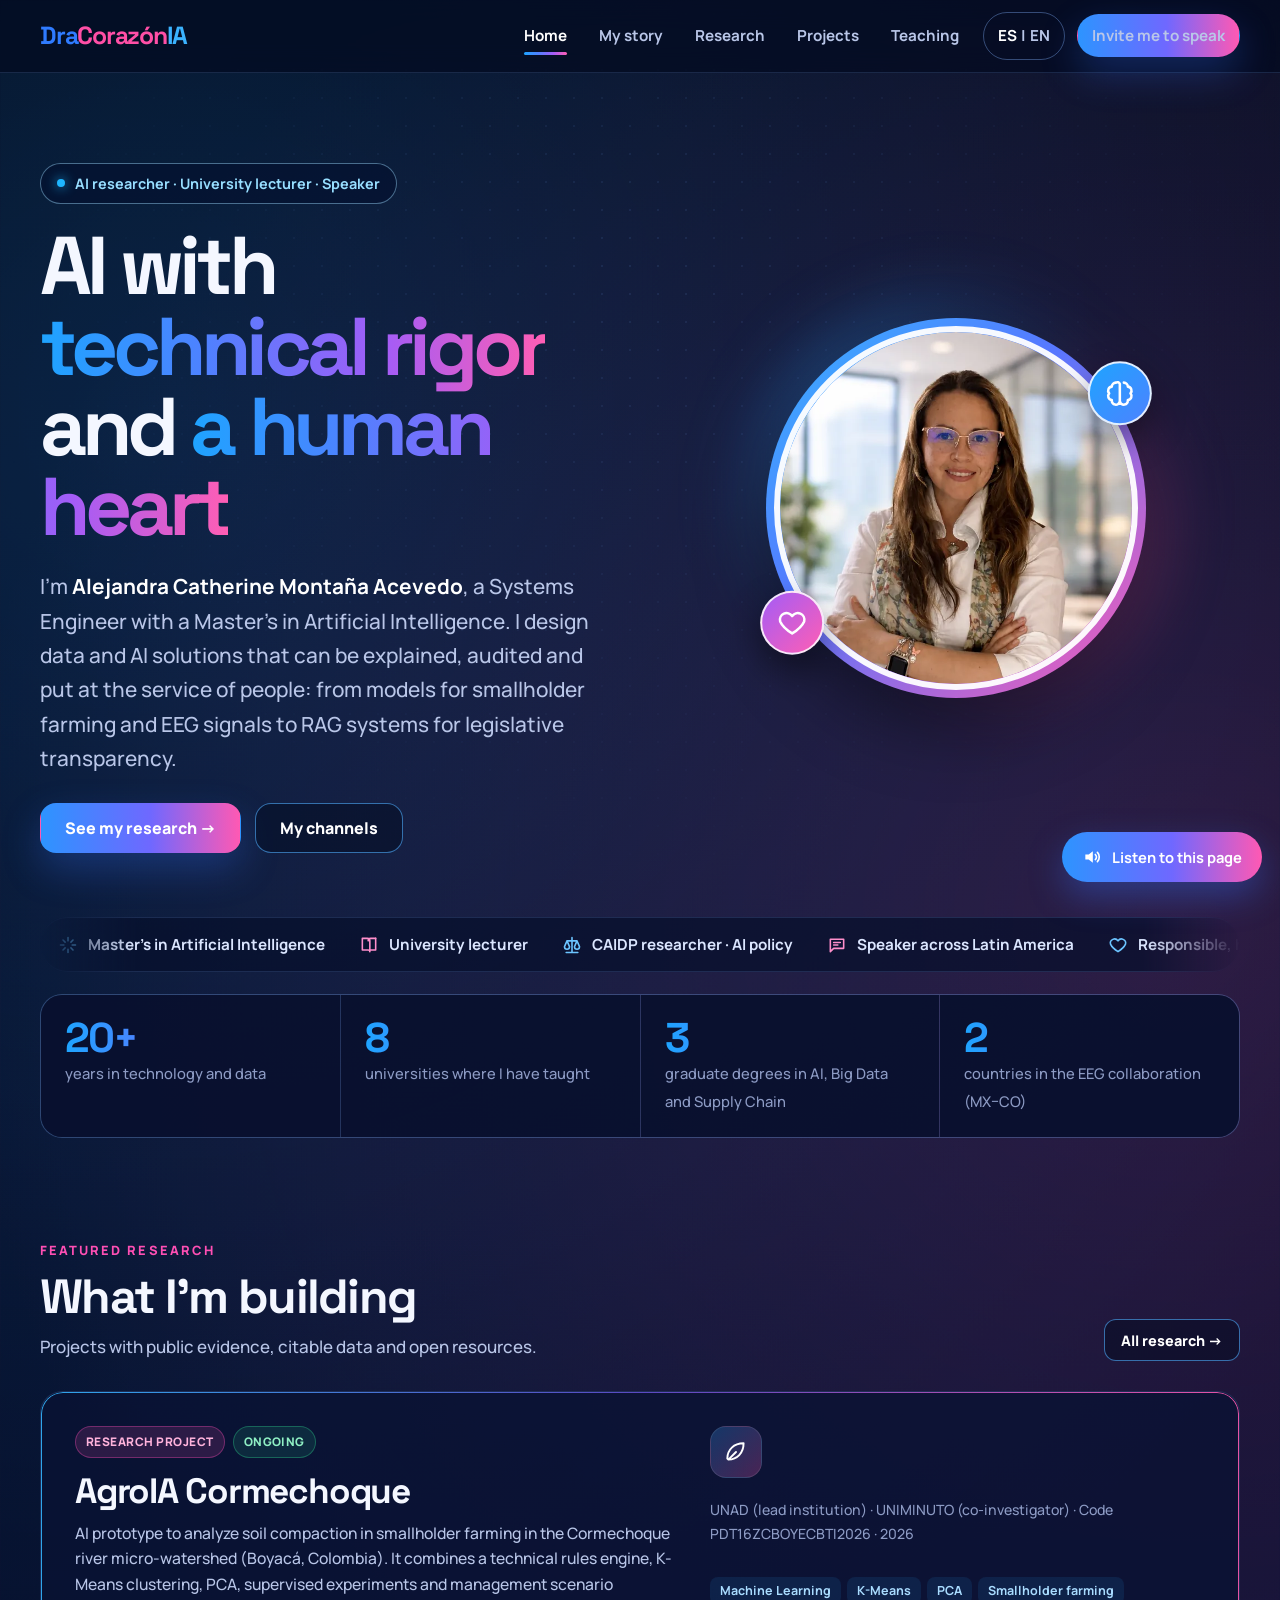
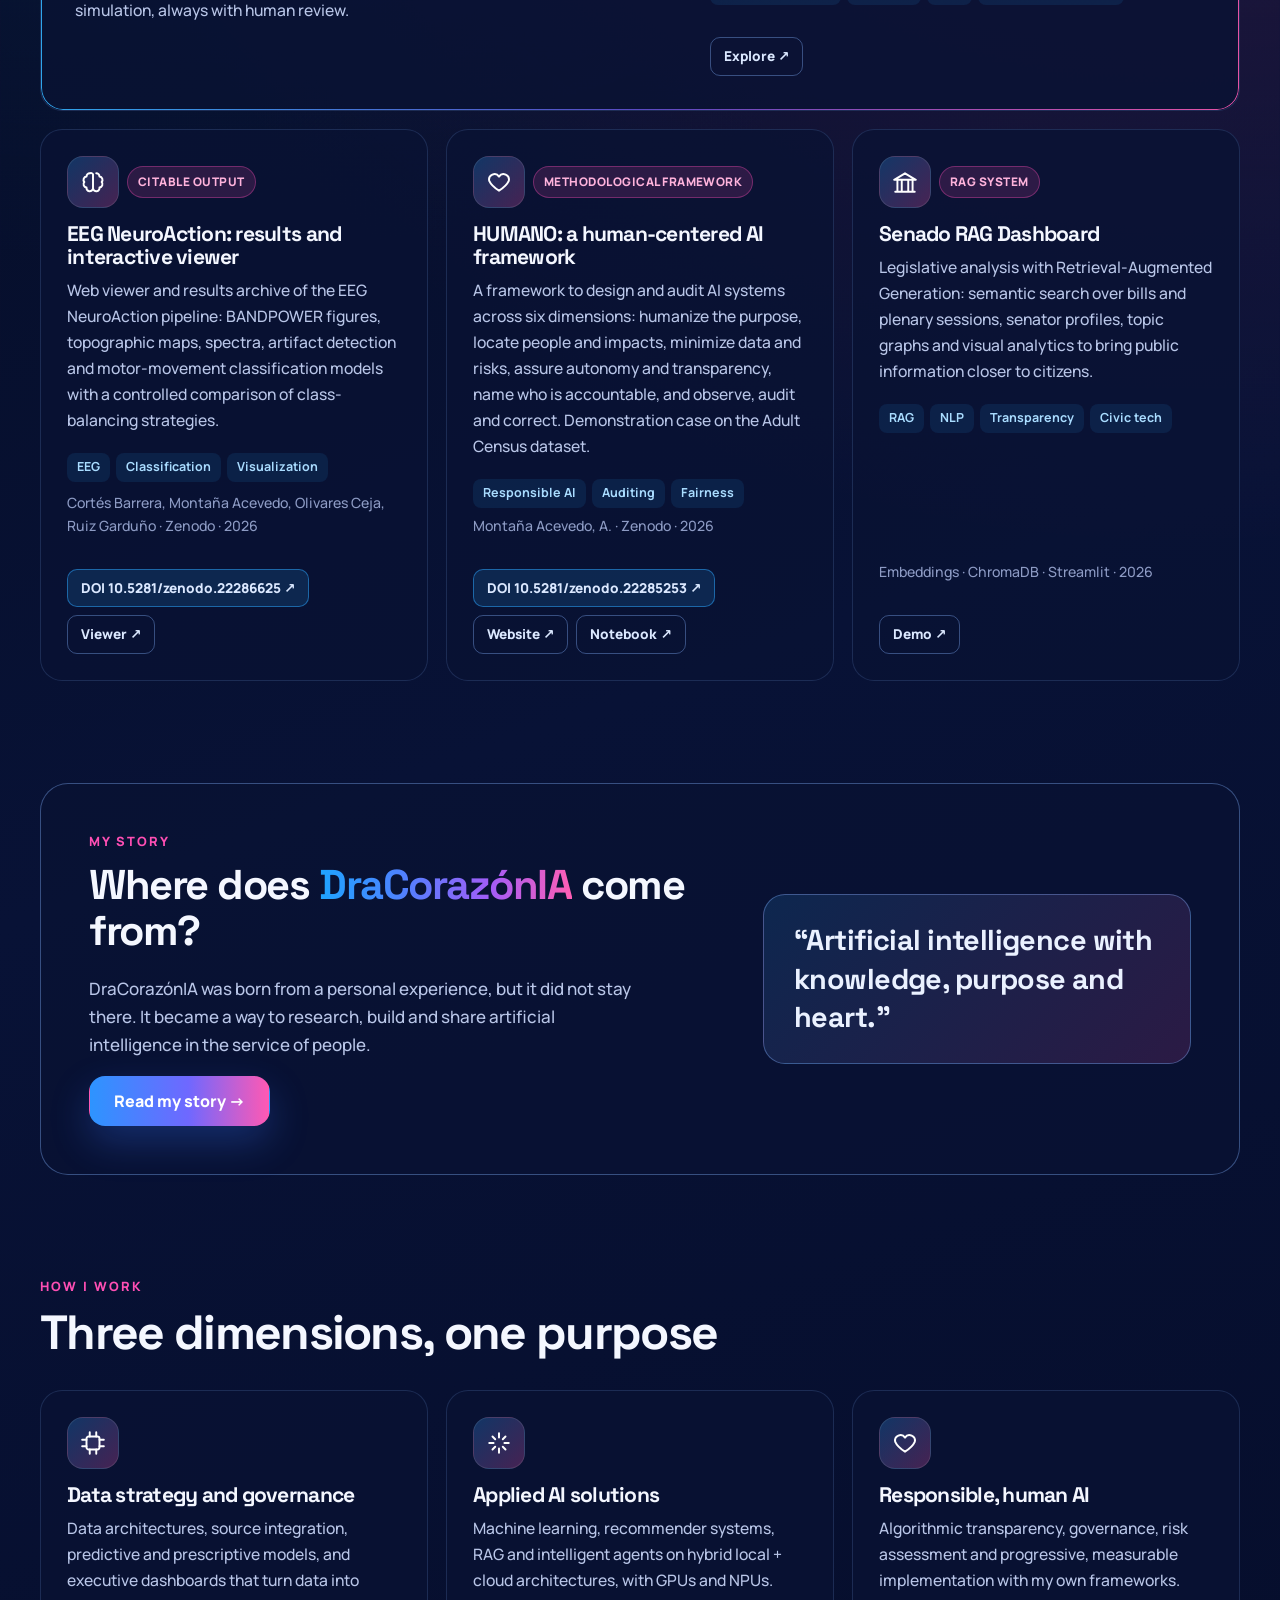
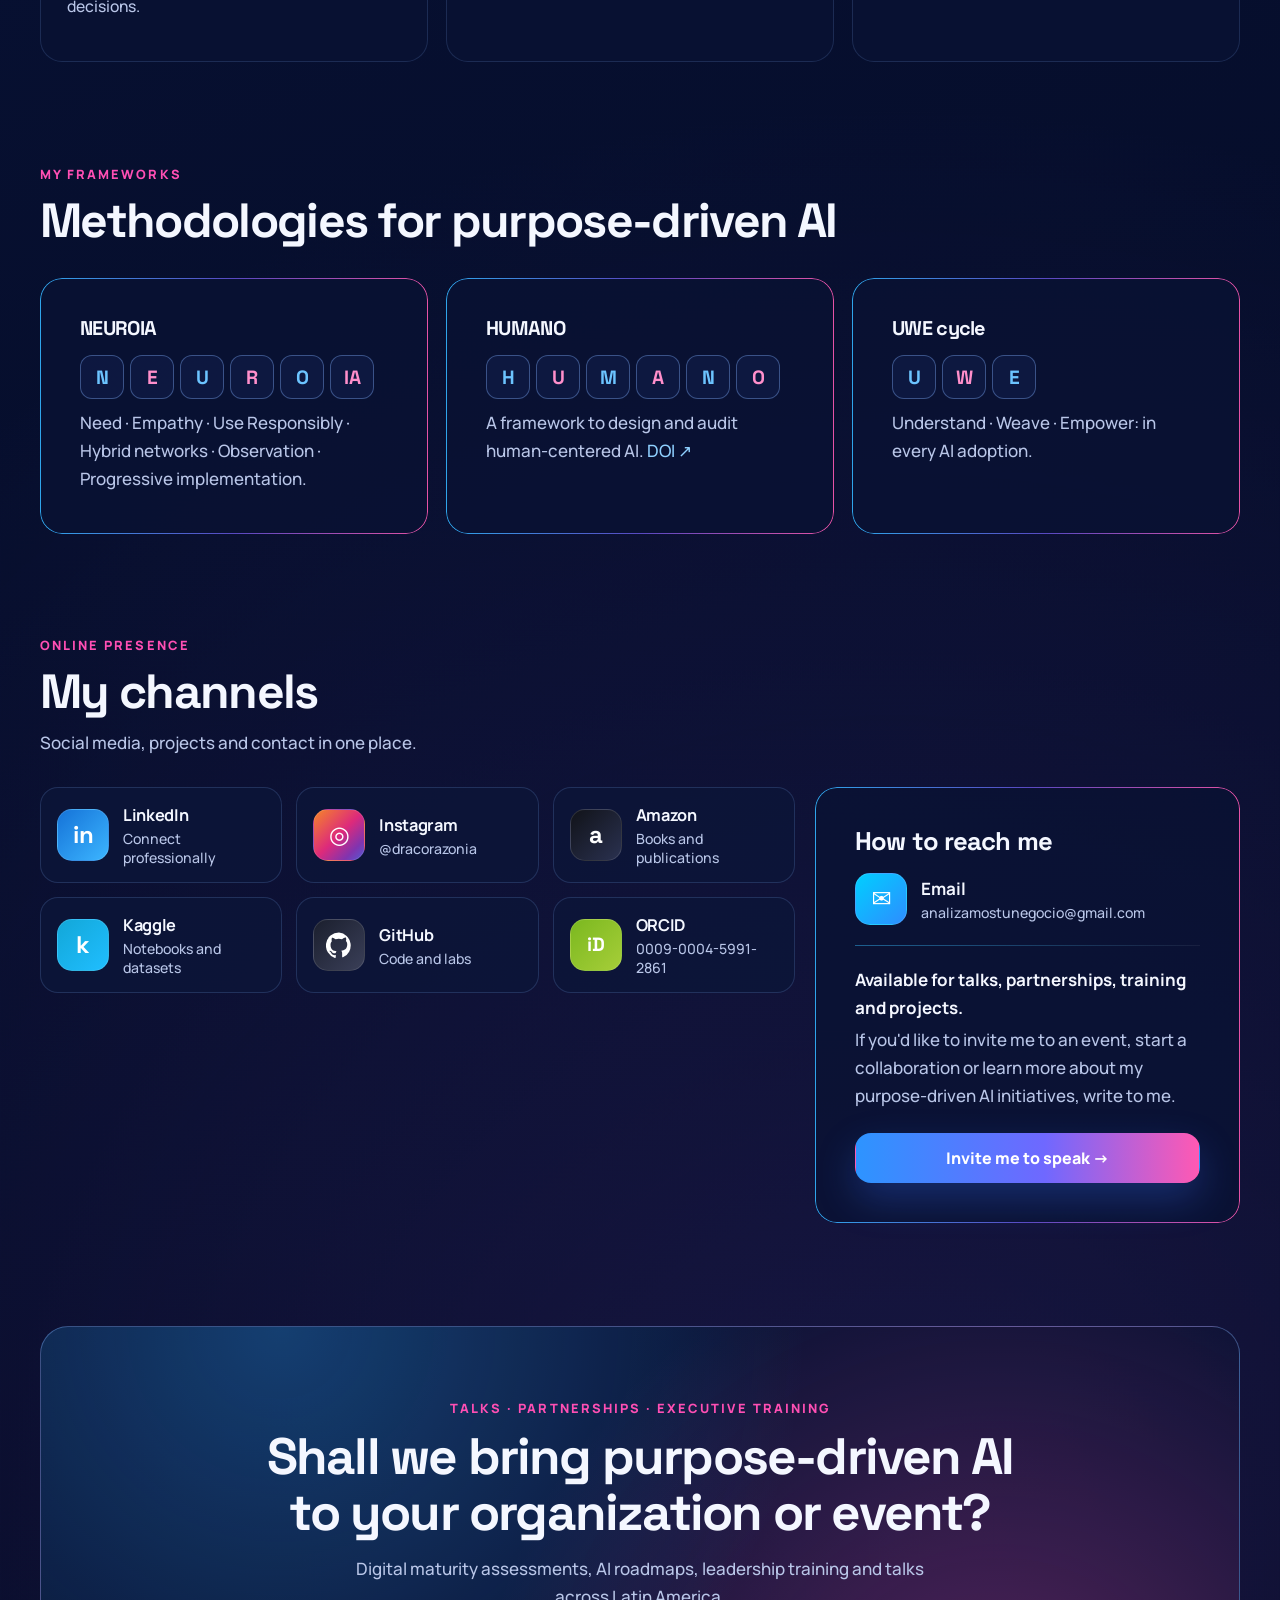
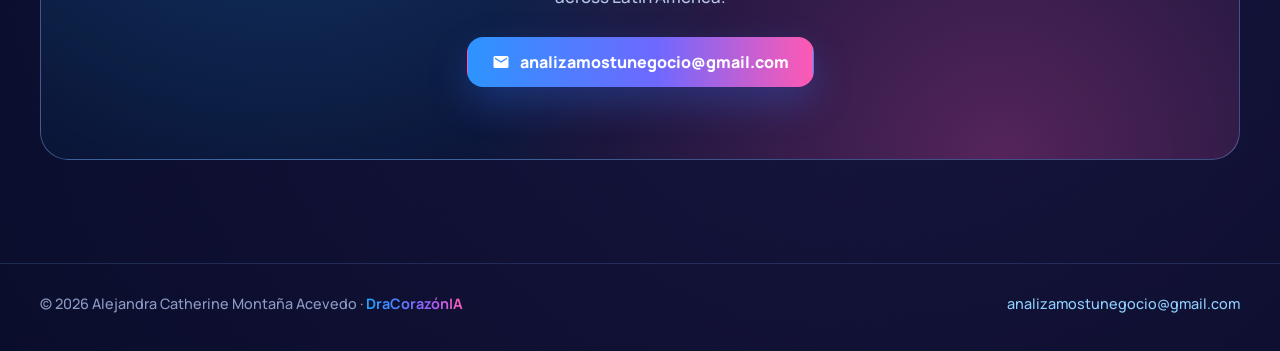
==== en/index.html @ efd56b38 "Añadir versión en inglés del sitio - Cinco páginas en /en/ con el mismo diseño y selector ES | EN en" ====
<!doctype html>
<html lang="en">
<head>
  <meta charset="utf-8">
  <meta name="viewport" content="width=device-width, initial-scale=1.0, viewport-fit=cover">
  <title>Alejandra Montaña · DraCorazónIA</title>
  <meta name="description" content="Alejandra Catherine Montaña Acevedo: Systems Engineer with a Master&#x27;s in AI. Research, teaching and talks on responsible AI.">
  <meta name="theme-color" content="#050b22">
  <meta property="og:title" content="Alejandra Montaña · DraCorazónIA">
  <meta property="og:description" content="Alejandra Catherine Montaña Acevedo: Systems Engineer with a Master&#x27;s in AI. Research, teaching and talks on responsible AI.">
  <meta property="og:type" content="website">
  <meta property="og:image" content="https://acatherinebusinessintelligence.github.io/images/alejandra.jpg">
  <link rel="icon" href="data:image/svg+xml,%3Csvg xmlns='http://www.w3.org/2000/svg' viewBox='0 0 32 32'%3E%3Cdefs%3E%3ClinearGradient id='g' x1='0' x2='1'%3E%3Cstop offset='0' stop-color='%232d94ff'/%3E%3Cstop offset='1' stop-color='%23ff59b3'/%3E%3C/linearGradient%3E%3C/defs%3E%3Crect width='32' height='32' rx='9' fill='url(%23g)'/%3E%3Ctext x='16' y='22' font-family='Arial' font-weight='700' font-size='15' fill='white' text-anchor='middle'%3EAM%3C/text%3E%3C/svg%3E">
  <link rel="preconnect" href="https://fonts.googleapis.com">
  <link rel="preconnect" href="https://fonts.gstatic.com" crossorigin>
  <link href="https://fonts.googleapis.com/css2?family=Space+Grotesk:wght@500;700;800&family=Manrope:wght@500;600;700;800&display=swap" rel="stylesheet">
  <link rel="alternate" hreflang="es" href="https://acatherinebusinessintelligence.github.io/">
  <link rel="alternate" hreflang="en" href="https://acatherinebusinessintelligence.github.io/en/">
  <link rel="alternate" hreflang="x-default" href="https://acatherinebusinessintelligence.github.io/">
  <link rel="stylesheet" href="../style.css?v=14">
</head>
<body>
<a class="skip" href="#contenido">Skip to content</a>
<header class="site-header">
  <div class="wrap nav">
    <a class="brand" href="index.html" aria-label="DraCorazónIA, home"><span class="dra">Dra</span><span class="corazon">Corazón</span><span class="ia">IA</span></a>
    <button class="menu-btn" aria-expanded="false" aria-controls="nav-links" aria-label="Open menu">
      <svg viewBox="0 0 24 24" fill="none" stroke="currentColor" stroke-width="2" stroke-linecap="round"><path d="M4 7h16M4 12h16M4 17h16"/></svg>
    </button>
    <nav id="nav-links" class="nav-links" aria-label="Main">
        <a href="index.html" aria-current="page">Home</a>
        <a href="historia.html">My story</a>
        <a href="investigacion.html">Research</a>
        <a href="proyectos.html">Projects</a>
        <a href="docencia.html">Teaching</a>
      <a class="lang-switch" href="../index.html" hreflang="es" lang="es" aria-label="Leer en español"><b>ES</b> | <span aria-hidden="true">EN</span></a>
      <a class="btn btn-primary btn-sm nav-cta" href="mailto:analizamostunegocio@gmail.com?subject=Speaking%20invitation">Invite me to speak</a>
    </nav>
  </div>
</header>

<main id="contenido">
  <div class="wrap">
    <section class="hero">
      <div>
        <span class="eyebrow">AI researcher · University lecturer · Speaker</span>
        <h1>AI with <span class="grad-text">technical rigor</span> and <span class="grad-text">a human heart</span></h1>
        <p class="lead">I'm <strong>Alejandra Catherine Montaña Acevedo</strong>, a Systems Engineer with a Master's in Artificial Intelligence. I design data and AI solutions that can be explained, audited and put at the service of people: from models for smallholder farming and EEG signals to RAG systems for legislative transparency.</p>
        <div class="hero-actions">
          <a class="btn btn-primary" href="investigacion.html">See my research →</a>
          <a class="btn btn-ghost" href="#redes">My channels</a>
        </div>
      </div>
      <div class="portrait">
        <div class="portrait-ring">
          <picture>
            <source srcset="../images/alejandra.webp" type="image/webp">
            <img src="../images/alejandra.jpg" alt="Portrait of Alejandra Montaña" width="640" height="960" fetchpriority="high">
          </picture>
        </div>
        <ul class="orbit orbit-icons" aria-hidden="true">
          <li class="orbit-chip" style="--a:-35deg"><span><i class="orb-ico ia" title="Artificial intelligence"><svg viewBox="0 0 24 24"><path d="M9 4a3 3 0 0 0-3 3 3 3 0 0 0-2 5 3 3 0 0 0 2 5 3 3 0 0 0 6 1V5a2 2 0 0 0-3-1zM15 4a3 3 0 0 1 3 3 3 3 0 0 1 2 5 3 3 0 0 1-2 5 3 3 0 0 1-6 1"/></svg></i></span></li>
          <li class="orbit-chip" style="--a:145deg"><span><i class="orb-ico corazon" title="Corazón"><svg viewBox="0 0 24 24"><path d="M12 20s-7-4.4-9-9a5 5 0 0 1 9-4 5 5 0 0 1 9 4c-2 4.6-9 9-9 9z"/></svg></i></span></li>
        </ul>
      </div>
    </section>

    <div class="marquee" aria-label="What I do">
      <ul class="marquee-track"><li><svg viewBox="0 0 24 24" aria-hidden="true"><path d="M12 3v4M12 17v4M3 12h4M17 12h4M6 6l2.5 2.5M15.5 15.5 18 18M6 18l2.5-2.5M15.5 8.5 18 6"/></svg>Master's in Artificial Intelligence</li><li><svg viewBox="0 0 24 24" aria-hidden="true"><path d="M4 4h6a3 3 0 0 1 3 3v13a2 2 0 0 0-2-2H4zM20 4h-6a3 3 0 0 0-3 3"/><path d="M20 4v14h-7"/></svg>University lecturer</li><li><svg viewBox="0 0 24 24" aria-hidden="true"><path d="M12 3v18M5 21h14M6 7h12M6 7l-3 7a3 3 0 0 0 6 0zM18 7l-3 7a3 3 0 0 0 6 0z"/></svg>CAIDP researcher · AI policy</li><li><svg viewBox="0 0 24 24" aria-hidden="true"><path d="M4 5h16v11H8l-4 4z"/><path d="M8 9h8M8 12h5"/></svg>Speaker across Latin America</li><li><svg viewBox="0 0 24 24" aria-hidden="true"><path d="M12 20s-7-4.4-9-9a5 5 0 0 1 9-4 5 5 0 0 1 9 4c-2 4.6-9 9-9 9z"/></svg>Responsible, human-centered AI</li><li><svg viewBox="0 0 24 24" aria-hidden="true"><path d="M9 4a3 3 0 0 0-3 3 3 3 0 0 0-2 5 3 3 0 0 0 2 5 3 3 0 0 0 6 1V5a2 2 0 0 0-3-1zM15 4a3 3 0 0 1 3 3 3 3 0 0 1 2 5 3 3 0 0 1-2 5 3 3 0 0 1-6 1"/></svg>Neuroscience and EEG signals</li><li><svg viewBox="0 0 24 24" aria-hidden="true"><path d="M3 21h18M5 21V10M9 21V10M15 21V10M19 21V10M2 10l10-6 10 6z"/></svg>RAG for legislative transparency</li><li><svg viewBox="0 0 24 24" aria-hidden="true"><path d="M5 19c8 0 14-6 14-15-9 0-15 6-15 14zM5 19l7-7"/></svg>AI for agriculture</li><li><svg viewBox="0 0 24 24" aria-hidden="true"><rect x="6" y="6" width="12" height="12" rx="2"/><path d="M9 2v4M15 2v4M9 18v4M15 18v4M2 9h4M2 15h4M18 9h4M18 15h4"/></svg>Big Data & Analytics</li><li><svg viewBox="0 0 24 24" aria-hidden="true"><path d="M12 3 4 6v6c0 5 3.5 8 8 9 4.5-1 8-4 8-9V6z"/><path d="m9 12 2 2 4-4"/></svg>IEEE Access peer reviewer</li></ul>
      <ul class="marquee-track" aria-hidden="true"><li><svg viewBox="0 0 24 24" aria-hidden="true"><path d="M12 3v4M12 17v4M3 12h4M17 12h4M6 6l2.5 2.5M15.5 15.5 18 18M6 18l2.5-2.5M15.5 8.5 18 6"/></svg>Master's in Artificial Intelligence</li><li><svg viewBox="0 0 24 24" aria-hidden="true"><path d="M4 4h6a3 3 0 0 1 3 3v13a2 2 0 0 0-2-2H4zM20 4h-6a3 3 0 0 0-3 3"/><path d="M20 4v14h-7"/></svg>University lecturer</li><li><svg viewBox="0 0 24 24" aria-hidden="true"><path d="M12 3v18M5 21h14M6 7h12M6 7l-3 7a3 3 0 0 0 6 0zM18 7l-3 7a3 3 0 0 0 6 0z"/></svg>CAIDP researcher · AI policy</li><li><svg viewBox="0 0 24 24" aria-hidden="true"><path d="M4 5h16v11H8l-4 4z"/><path d="M8 9h8M8 12h5"/></svg>Speaker across Latin America</li><li><svg viewBox="0 0 24 24" aria-hidden="true"><path d="M12 20s-7-4.4-9-9a5 5 0 0 1 9-4 5 5 0 0 1 9 4c-2 4.6-9 9-9 9z"/></svg>Responsible, human-centered AI</li><li><svg viewBox="0 0 24 24" aria-hidden="true"><path d="M9 4a3 3 0 0 0-3 3 3 3 0 0 0-2 5 3 3 0 0 0 2 5 3 3 0 0 0 6 1V5a2 2 0 0 0-3-1zM15 4a3 3 0 0 1 3 3 3 3 0 0 1 2 5 3 3 0 0 1-2 5 3 3 0 0 1-6 1"/></svg>Neuroscience and EEG signals</li><li><svg viewBox="0 0 24 24" aria-hidden="true"><path d="M3 21h18M5 21V10M9 21V10M15 21V10M19 21V10M2 10l10-6 10 6z"/></svg>RAG for legislative transparency</li><li><svg viewBox="0 0 24 24" aria-hidden="true"><path d="M5 19c8 0 14-6 14-15-9 0-15 6-15 14zM5 19l7-7"/></svg>AI for agriculture</li><li><svg viewBox="0 0 24 24" aria-hidden="true"><rect x="6" y="6" width="12" height="12" rx="2"/><path d="M9 2v4M15 2v4M9 18v4M15 18v4M2 9h4M2 15h4M18 9h4M18 15h4"/></svg>Big Data & Analytics</li><li><svg viewBox="0 0 24 24" aria-hidden="true"><path d="M12 3 4 6v6c0 5 3.5 8 8 9 4.5-1 8-4 8-9V6z"/><path d="m9 12 2 2 4-4"/></svg>IEEE Access peer reviewer</li></ul>
    </div>

    <div class="stats reveal" role="list">
      <div class="stat" role="listitem"><b class="grad-text" data-count="20" data-suffix="+">20+</b><span>years in technology and data</span></div>
      <div class="stat" role="listitem"><b class="grad-text" data-count="8">8</b><span>universities where I have taught</span></div>
      <div class="stat" role="listitem"><b class="grad-text" data-count="3">3</b><span>graduate degrees in AI, Big Data and Supply Chain</span></div>
      <div class="stat" role="listitem"><b class="grad-text" data-count="2">2</b><span>countries in the EEG collaboration (MX–CO)</span></div>
    </div>

    <section class="section">
      <div class="section-head">
        <div><span class="kicker">Featured research</span><h2>What I'm building</h2>
        <p>Projects with public evidence, citable data and open resources.</p></div>
        <a class="btn btn-ghost btn-sm" href="investigacion.html">All research →</a>
      </div>
      <div class="grid">
      <article class="card featured reveal" data-topics="agro ml">
        <div>
          <div class="badges"><span class="badge type">Research project</span><span class="badge live">Ongoing</span></div>
          <h3>AgroIA Cormechoque</h3>
          <p>AI prototype to analyze soil compaction in smallholder farming in the Cormechoque river micro-watershed (Boyacá, Colombia). It combines a technical rules engine, K-Means clustering, PCA, supervised experiments and management scenario simulation, always with human review.</p>
        </div>
        <div style="display:flex;flex-direction:column;justify-content:center;gap:14px">
          <div class="icon"><svg viewBox="0 0 24 24" aria-hidden="true"><path d="M5 19c8 0 14-6 14-15-9 0-15 6-15 14zM5 19l7-7"/></svg></div>
          <p class="meta">UNAD (lead institution) · UNIMINUTO (co-investigator) · Code PDT16ZCBOYECBTI2026 · 2026</p>
          <div class="tags"><span class="tag">Machine Learning</span><span class="tag">K-Means</span><span class="tag">PCA</span><span class="tag">Smallholder farming</span></div>
          <div class="card-links"><a href="https://acatherinebusinessintelligence.github.io/agroia-cormechoque-public/" target="_blank" rel="noopener">Explore ↗</a></div>
        </div>
      </article>
      <article class="card reveal" data-topics="neuro ml">
        <div class="badges"><div class="icon"><svg viewBox="0 0 24 24" aria-hidden="true"><path d="M9 4a3 3 0 0 0-3 3 3 3 0 0 0-2 5 3 3 0 0 0 2 5 3 3 0 0 0 6 1V5a2 2 0 0 0-3-1zM15 4a3 3 0 0 1 3 3 3 3 0 0 1 2 5 3 3 0 0 1-2 5 3 3 0 0 1-6 1"/></svg></div><span class="badge type">Citable output</span></div>
        <h3>EEG NeuroAction: results and interactive viewer</h3>
        <p>Web viewer and results archive of the EEG NeuroAction pipeline: BANDPOWER figures, topographic maps, spectra, artifact detection and motor-movement classification models with a controlled comparison of class-balancing strategies.</p>
        <div class="tags"><span class="tag">EEG</span><span class="tag">Classification</span><span class="tag">Visualization</span></div>
        <p class="meta">Cortés Barrera, Montaña Acevedo, Olivares Ceja, Ruiz Garduño · Zenodo · 2026</p>
        <div class="card-links"><a class="doi" href="https://doi.org/10.5281/zenodo.22286625" target="_blank" rel="noopener">DOI 10.5281/zenodo.22286625 ↗</a><a href="https://acatherinebusinessintelligence.github.io/eeg-neuroaction-resultados/" target="_blank" rel="noopener">Viewer ↗</a></div>
      </article>
      <article class="card reveal" data-topics="etica">
        <div class="badges"><div class="icon"><svg viewBox="0 0 24 24" aria-hidden="true"><path d="M12 20s-7-4.4-9-9a5 5 0 0 1 9-4 5 5 0 0 1 9 4c-2 4.6-9 9-9 9z"/></svg></div><span class="badge type">Methodological framework</span></div>
        <h3>HUMANO: a human-centered AI framework</h3>
        <p>A framework to design and audit AI systems across six dimensions: humanize the purpose, locate people and impacts, minimize data and risks, assure autonomy and transparency, name who is accountable, and observe, audit and correct. Demonstration case on the Adult Census dataset.</p>
        <div class="tags"><span class="tag">Responsible AI</span><span class="tag">Auditing</span><span class="tag">Fairness</span></div>
        <p class="meta">Montaña Acevedo, A. · Zenodo · 2026</p>
        <div class="card-links"><a class="doi" href="https://doi.org/10.5281/zenodo.22285253" target="_blank" rel="noopener">DOI 10.5281/zenodo.22285253 ↗</a><a href="https://acatherinebusinessintelligence.github.io/humano-ai-framework/" target="_blank" rel="noopener">Website ↗</a><a href="https://www.kaggle.com/code/alejandramontana/humano-adult-census-kaggle" target="_blank" rel="noopener">Notebook ↗</a></div>
      </article>
      <article class="card reveal" data-topics="civica nlp">
        <div class="badges"><div class="icon"><svg viewBox="0 0 24 24" aria-hidden="true"><path d="M3 21h18M5 21V10M9 21V10M15 21V10M19 21V10M2 10l10-6 10 6z"/></svg></div><span class="badge type">RAG system</span></div>
        <h3>Senado RAG Dashboard</h3>
        <p>Legislative analysis with Retrieval-Augmented Generation: semantic search over bills and plenary sessions, senator profiles, topic graphs and visual analytics to bring public information closer to citizens.</p>
        <div class="tags"><span class="tag">RAG</span><span class="tag">NLP</span><span class="tag">Transparency</span><span class="tag">Civic tech</span></div>
        <p class="meta">Embeddings · ChromaDB · Streamlit · 2026</p>
        <div class="card-links"><a href="https://acatherinebusinessintelligence.github.io/senado-rag-dashboard/#vision" target="_blank" rel="noopener">Demo ↗</a></div>
      </article>
      </div>
    </section>

    <section class="section">
      <div class="story-teaser reveal">
        <div>
          <span class="kicker">My story</span>
          <h2>Where does <span class="grad-text">DraCorazónIA</span> come from?</h2>
          <p>DraCorazónIA was born from a personal experience, but it did not stay there. It became a way to research, build and share artificial intelligence in the service of people.</p>
          <a class="btn btn-primary" href="historia.html">Read my story →</a>
        </div>
        <blockquote>“Artificial intelligence with knowledge, purpose and heart.”</blockquote>
      </div>
    </section>

    <section class="section">
      <div class="section-head"><div><span class="kicker">How I work</span><h2>Three dimensions, one purpose</h2></div></div>
      <div class="grid">
        <div class="card reveal"><div class="icon"><svg viewBox="0 0 24 24" aria-hidden="true"><rect x="6" y="6" width="12" height="12" rx="2"/><path d="M9 2v4M15 2v4M9 18v4M15 18v4M2 9h4M2 15h4M18 9h4M18 15h4"/></svg></div><h3>Data strategy and governance</h3>
          <p>Data architectures, source integration, predictive and prescriptive models, and executive dashboards that turn data into decisions.</p></div>
        <div class="card reveal"><div class="icon"><svg viewBox="0 0 24 24" aria-hidden="true"><path d="M12 3v4M12 17v4M3 12h4M17 12h4M6 6l2.5 2.5M15.5 15.5 18 18M6 18l2.5-2.5M15.5 8.5 18 6"/></svg></div><h3>Applied AI solutions</h3>
          <p>Machine learning, recommender systems, RAG and intelligent agents on hybrid local + cloud architectures, with GPUs and NPUs.</p></div>
        <div class="card reveal"><div class="icon"><svg viewBox="0 0 24 24" aria-hidden="true"><path d="M12 20s-7-4.4-9-9a5 5 0 0 1 9-4 5 5 0 0 1 9 4c-2 4.6-9 9-9 9z"/></svg></div><h3>Responsible, human AI</h3>
          <p>Algorithmic transparency, governance, risk assessment and progressive, measurable implementation with my own frameworks.</p></div>
      </div>
    </section>

    <section class="section">
      <div class="section-head"><div><span class="kicker">My frameworks</span><h2>Methodologies for purpose-driven AI</h2></div></div>
      <div class="framework-row">
        <div class="panel reveal"><h3>NEUROIA</h3>
          <div class="acronym" aria-hidden="true"><span>N</span><span>E</span><span>U</span><span>R</span><span>O</span><span>IA</span></div>
          <p style="color:var(--muted);margin:0">Need · Empathy · Use Responsibly · Hybrid networks · Observation · Progressive implementation.</p></div>
        <div class="panel reveal"><h3>HUMANO</h3>
          <div class="acronym" aria-hidden="true"><span>H</span><span>U</span><span>M</span><span>A</span><span>N</span><span>O</span></div>
          <p style="color:var(--muted);margin:0">A framework to design and audit human-centered AI. <a href="https://doi.org/10.5281/zenodo.22285253" target="_blank" rel="noopener">DOI ↗</a></p></div>
        <div class="panel reveal"><h3>UWE cycle</h3>
          <div class="acronym" aria-hidden="true"><span>U</span><span>W</span><span>E</span></div>
          <p style="color:var(--muted);margin:0">Understand · Weave · Empower: in every AI adoption.</p></div>
      </div>
    </section>

    <section class="section" id="redes">
      <div class="section-head"><div><span class="kicker">Online presence</span><h2>My channels</h2>
        <p>Social media, projects and contact in one place.</p></div></div>
      <div class="channels">
        <div class="channel-grid">
          <a class="channel reveal" href="https://www.linkedin.com/in/alejandra-montana/" target="_blank" rel="noopener"><span class="ch-icon linkedin" aria-hidden="true">in</span><span class="ch-copy"><b>LinkedIn</b><small>Connect professionally</small></span><span class="ch-arrow" aria-hidden="true">→</span></a>
          <a class="channel reveal" href="https://www.instagram.com/dracorazonia/" target="_blank" rel="noopener"><span class="ch-icon instagram" aria-hidden="true">◎</span><span class="ch-copy"><b>Instagram</b><small>@dracorazonia</small></span><span class="ch-arrow" aria-hidden="true">→</span></a>
          <a class="channel reveal" href="https://www.amazon.com/-/es/dp/B0G52C9DPS" target="_blank" rel="noopener"><span class="ch-icon amazon" aria-hidden="true">a</span><span class="ch-copy"><b>Amazon</b><small>Books and publications</small></span><span class="ch-arrow" aria-hidden="true">→</span></a>
          <a class="channel reveal" href="https://www.kaggle.com/alejandramontana" target="_blank" rel="noopener"><span class="ch-icon kaggle" aria-hidden="true">k</span><span class="ch-copy"><b>Kaggle</b><small>Notebooks and datasets</small></span><span class="ch-arrow" aria-hidden="true">→</span></a>
          <a class="channel reveal" href="https://github.com/acatherinebusinessintelligence" target="_blank" rel="noopener"><span class="ch-icon github" aria-hidden="true"><svg viewBox="0 0 24 24" aria-hidden="true"><path d="M12 .5a12 12 0 0 0-3.8 23.4c.6.1.8-.3.8-.6v-2c-3.3.7-4-1.6-4-1.6-.6-1.4-1.4-1.8-1.4-1.8-1-.7.1-.7.1-.7 1.2.1 1.8 1.2 1.8 1.2 1 1.8 2.8 1.3 3.5 1 .1-.8.4-1.3.7-1.6-2.7-.3-5.5-1.3-5.5-6 0-1.3.5-2.4 1.2-3.2-.1-.3-.5-1.5.1-3.2 0 0 1-.3 3.3 1.2a11.5 11.5 0 0 1 6 0C17.3 4.7 18.3 5 18.3 5c.7 1.7.2 2.9.1 3.2.8.8 1.2 1.9 1.2 3.2 0 4.6-2.8 5.6-5.5 5.9.4.4.8 1.1.8 2.2v3.3c0 .3.2.7.8.6A12 12 0 0 0 12 .5z"/></svg></span><span class="ch-copy"><b>GitHub</b><small>Code and labs</small></span><span class="ch-arrow" aria-hidden="true">→</span></a>
          <a class="channel reveal" href="https://orcid.org/0009-0004-5991-2861" target="_blank" rel="noopener"><span class="ch-icon orcid" aria-hidden="true">iD</span><span class="ch-copy"><b>ORCID</b><small>0009-0004-5991-2861</small></span><span class="ch-arrow" aria-hidden="true">→</span></a>
        </div>
        <aside class="panel contact-panel reveal" id="contacto">
          <h3>How to reach me</h3>
          <a class="contact-line" href="mailto:analizamostunegocio@gmail.com"><span class="ch-icon web" aria-hidden="true">✉</span><span><b>Email</b><small>analizamostunegocio@gmail.com</small></span></a>
          <div class="divider"></div>
          <p><strong>Available for talks, partnerships, training and projects.</strong>
          If you'd like to invite me to an event, start a collaboration or learn more about my purpose-driven AI initiatives, write to me.</p>
          <a class="btn btn-primary" href="mailto:analizamostunegocio@gmail.com?subject=Speaking%20invitation">Invite me to speak →</a>
        </aside>
      </div>
    </section>

    <section class="section">
      <div class="cta reveal">
        <span class="kicker">Talks · Partnerships · Executive training</span>
        <h2>Shall we bring purpose-driven AI to your organization or event?</h2>
        <p>Digital maturity assessments, AI roadmaps, leadership training and talks across Latin America.</p>
        <div class="hero-actions"><a class="btn btn-primary" href="mailto:analizamostunegocio@gmail.com?subject=Invitation%20or%20collaboration"><svg viewBox="0 0 24 24" aria-hidden="true"><path d="M20 4H4a2 2 0 0 0-2 2v12a2 2 0 0 0 2 2h16a2 2 0 0 0 2-2V6a2 2 0 0 0-2-2zm0 4-8 5-8-5V6l8 5 8-5z"/></svg>analizamostunegocio@gmail.com</a></div>
      </div>
    </section>
  </div>
</main>

<footer class="site-footer">
  <div class="wrap">
    <span>© 2026 Alejandra Catherine Montaña Acevedo · <span class="grad-text"><strong>DraCorazónIA</strong></span></span>
    <span><a href="mailto:analizamostunegocio@gmail.com">analizamostunegocio@gmail.com</a></span>
  </div>
</footer>
<script src="../main.js?v=14"></script>
</body>
</html>
---- style.css ----
/* DraCorazónIA — sistema visual del sitio personal */
:root {
  --bg: #050b22;
  --bg-2: #081236;
  --surface: rgba(10, 19, 52, .78);
  --surface-2: rgba(16, 28, 70, .7);
  --line: rgba(131, 178, 255, .16);
  --line-strong: rgba(131, 178, 255, .38);
  --text: #f4f7ff;
  --muted: #b9c6e8;
  --soft: #8d9bc4;
  --blue: #2da8ff;
  --indigo: #6f68ff;
  --pink: #ff4fb4;
  --grad: linear-gradient(90deg, #1ea4ff 0%, #4d82ff 32%, #a35cf7 68%, #ff5eb4 100%);
  --grad-btn: linear-gradient(90deg, #2d94ff, #6f68ff 55%, #ff59b3);
  --radius: 22px;
  --radius-sm: 14px;
  --max: 1200px;
  --pad: clamp(16px, 4vw, 40px);
  --shadow: 0 24px 60px rgba(0, 0, 0, .35);
  --display: "Space Grotesk", Manrope, system-ui, sans-serif;
  --body: Manrope, system-ui, -apple-system, "Segoe UI", sans-serif;
}

* { box-sizing: border-box; }
html { scroll-behavior: smooth; -webkit-text-size-adjust: 100%; background: #050b22; }
body {
  margin: 0;
  min-height: 100vh;
  font: 500 17px/1.65 var(--body);
  color: var(--text);
  background:
    radial-gradient(circle at 12% 8%, rgba(38, 147, 255, .18), transparent 30%),
    radial-gradient(circle at 92% 18%, rgba(255, 79, 180, .16), transparent 28%),
    radial-gradient(circle at 70% 92%, rgba(139, 92, 246, .14), transparent 30%),
    linear-gradient(160deg, #020815 0%, var(--bg-2) 45%, #03081e 100%);
  overflow-x: hidden;
}
body::before {
  content: "";
  position: fixed; inset: 0; pointer-events: none; z-index: 0;
  background-image: radial-gradient(rgba(120, 170, 255, .10) 1px, transparent 1.5px);
  background-size: 28px 28px;
  mask-image: radial-gradient(circle at 50% 30%, #000 0, transparent 75%);
}
img { max-width: 100%; display: block; height: auto; }
a { color: #8fd0ff; text-decoration: none; }
a:hover { color: #fff; }
:focus-visible { outline: 2px solid var(--blue); outline-offset: 3px; border-radius: 8px; }
h1, h2, h3, h4 { font-family: var(--display); letter-spacing: -.035em; line-height: 1.1; margin: 0 0 .5em; }
p { margin: 0 0 1em; }
.skip { position: absolute; left: -999px; top: 8px; background: #fff; color: #000; padding: 8px 14px; border-radius: 8px; z-index: 100; }
.skip:focus { left: 8px; }

.wrap { width: min(var(--max), calc(100% - var(--pad) * 2)); margin: 0 auto; position: relative; z-index: 1; }
.grad-text { background: var(--grad); -webkit-background-clip: text; background-clip: text; color: transparent; }

/* ---------- Navegación ---------- */
.site-header {
  position: sticky; top: 0; z-index: 50;
  background: rgba(4, 10, 32, .72);
  backdrop-filter: blur(14px); -webkit-backdrop-filter: blur(14px);
  border-bottom: 1px solid var(--line);
}
.nav { display: flex; align-items: center; gap: 20px; min-height: 72px; }
.brand { font-family: var(--display); font-weight: 800; font-size: 1.55rem; letter-spacing: -.05em; line-height: 1; color: #fff; }
.brand:hover { color: #fff; }
.brand .dra { color: #2f7bff; } .brand .corazon { color: #ff4fa6; } .brand .ia { color: #3bb3ff; }
.nav-links { display: flex; gap: 4px; margin-left: auto; align-items: center; }
.nav-links a {
  color: var(--muted); font-weight: 700; font-size: .95rem;
  padding: 10px 14px; border-radius: 999px; position: relative;
}
.nav-links a:hover { color: #fff; background: rgba(255, 255, 255, .05); }
.nav-links a[aria-current="page"] { color: #fff; }
.nav-links a[aria-current="page"]::after {
  content: ""; position: absolute; left: 14px; right: 14px; bottom: 4px; height: 3px;
  border-radius: 99px; background: var(--grad);
}
.nav-cta { margin-left: 8px; }
.menu-btn {
  display: none; margin-left: auto; width: 46px; height: 46px; border-radius: 12px;
  border: 1px solid var(--line-strong); background: var(--surface); color: #fff; cursor: pointer;
}
.menu-btn svg { width: 22px; height: 22px; }

/* ---------- Botones ---------- */
.btn {
  display: inline-flex; align-items: center; justify-content: center; gap: 10px;
  min-height: 50px; padding: 0 24px; border-radius: 16px;
  font: 800 1rem var(--body); color: #fff; border: 1px solid transparent;
  transition: transform .2s ease, box-shadow .2s ease, border-color .2s ease;
}
.btn:hover { transform: translateY(-2px); color: #fff; }
.btn-primary { background: var(--grad-btn); box-shadow: 0 16px 38px rgba(55, 115, 255, .28); }
.btn-ghost { background: rgba(2, 10, 30, .45); border-color: rgba(81, 173, 255, .6); }
.btn-ghost:hover { border-color: var(--pink); }
.btn-sm { min-height: 42px; padding: 0 16px; border-radius: 12px; font-size: .9rem; }
.btn svg { width: 18px; height: 18px; fill: currentColor; }

/* ---------- Hero ---------- */
.hero {
  display: grid; grid-template-columns: minmax(0, 1.25fr) minmax(0, .85fr);
  gap: clamp(28px, 5vw, 64px); align-items: center;
  padding: clamp(40px, 7vw, 96px) 0 clamp(32px, 5vw, 64px);
}
.eyebrow {
  display: inline-flex; align-items: center; gap: 10px; padding: 8px 16px;
  border-radius: 999px; font-size: .9rem; font-weight: 700; color: #97deff;
  border: 1px solid rgba(156, 220, 255, .45); background: rgba(2, 14, 45, .55);
}
.eyebrow::before { content: ""; width: 8px; height: 8px; border-radius: 50%; background: #1eb6ff; box-shadow: 0 0 12px #1eb6ff; }
.hero h1 { font-size: clamp(2.5rem, 6.4vw, 5.2rem); font-weight: 800; letter-spacing: -.06em; line-height: .98; margin: 22px 0 22px; }
.hero .lead { font-size: clamp(1.08rem, 1.7vw, 1.3rem); color: var(--muted); max-width: 640px; }
.hero .lead strong { color: #fff; }
.hero-actions { display: flex; gap: 14px; flex-wrap: wrap; margin-top: 28px; }

.portrait { position: relative; justify-self: center; width: min(100%, 420px); }
.portrait::before {
  content: ""; position: absolute; inset: -8%; border-radius: 50%;
  background: radial-gradient(circle at 30% 30%, rgba(46, 160, 255, .35), transparent 55%),
              radial-gradient(circle at 75% 60%, rgba(255, 82, 177, .32), transparent 50%);
  filter: blur(30px); z-index: -1;
}
.portrait-ring {
  aspect-ratio: 1; border-radius: 50%; padding: 8px;
  background: linear-gradient(135deg, #34b6ff 0%, #5777ff 42%, #ff5ab2 100%);
  box-shadow: 0 30px 70px rgba(0, 0, 0, .4);
}
.portrait-ring picture, .portrait-ring img {
  width: 100%; height: 100%; border-radius: 50%; object-fit: cover; object-position: center 18%;
}
.portrait-ring picture { display: block; overflow: hidden; border: 6px solid rgba(255, 255, 255, .95); }

/* ---------- Métricas ---------- */
.stats {
  display: grid; grid-template-columns: repeat(4, minmax(0, 1fr)); gap: 1px;
  background: var(--line); border: 1px solid var(--line); border-radius: var(--radius); overflow: hidden;
}
.stat { background: rgba(7, 15, 44, .92); padding: 22px 24px; }
.stat b { display: block; font: 800 clamp(1.8rem, 3.4vw, 2.6rem)/1 var(--display); letter-spacing: -.05em; }
.stat span { color: var(--soft); font-size: .92rem; }

/* ---------- Secciones ---------- */
.section { padding: clamp(56px, 8vw, 104px) 0 0; }
.section-head { display: flex; align-items: end; justify-content: space-between; gap: 20px; flex-wrap: wrap; margin-bottom: 30px; }
.section-head h2 { font-size: clamp(1.9rem, 4vw, 3rem); margin: 0; }
.section-head p { color: var(--muted); max-width: 560px; margin: 10px 0 0; }
.kicker { display: block; font: 800 .8rem var(--body); text-transform: uppercase; letter-spacing: .16em; color: var(--pink); margin-bottom: 12px; }

.page-hero { padding: clamp(48px, 7vw, 88px) 0 8px; }
.page-hero h1 { font-size: clamp(2.4rem, 6vw, 4.4rem); letter-spacing: -.06em; margin: 18px 0 18px; }
.page-hero .lead { color: var(--muted); font-size: clamp(1.05rem, 1.6vw, 1.25rem); max-width: 760px; }

/* ---------- Tarjetas ---------- */
.grid { display: grid; gap: 18px; grid-template-columns: repeat(auto-fill, minmax(min(100%, 320px), 1fr)); }
.grid-2 { grid-template-columns: repeat(auto-fill, minmax(min(100%, 460px), 1fr)); }
.card {
  position: relative; display: flex; flex-direction: column;
  background: var(--surface); border: 1px solid var(--line); border-radius: var(--radius);
  padding: 26px; min-width: 0;
  transition: transform .22s ease, border-color .22s ease, box-shadow .22s ease;
}
.card:hover { transform: translateY(-4px); border-color: var(--line-strong); box-shadow: var(--shadow); }
.card h3 { font-size: 1.32rem; margin: 14px 0 10px; }
.card p { color: var(--muted); font-size: .98rem; }
.card .meta { color: var(--soft); font-size: .88rem; margin-top: auto; padding-top: 6px; }
.card-links { display: flex; gap: 8px; flex-wrap: wrap; margin-top: 18px; }
.card-links a {
  display: inline-flex; align-items: center; gap: 6px; font-size: .85rem; font-weight: 800;
  padding: 7px 13px; border-radius: 10px; border: 1px solid var(--line-strong); color: #dbe8ff;
}
.card-links a:hover { border-color: var(--pink); color: #fff; }
.card-links a.doi { background: rgba(45, 168, 255, .14); border-color: rgba(45, 168, 255, .5); }
.card.featured { grid-column: 1 / -1; display: grid; grid-template-columns: 1.1fr .9fr; gap: 30px; padding: 34px; }
.card.featured::before, .panel::before {
  content: ""; position: absolute; inset: 0; padding: 1px; border-radius: inherit; pointer-events: none;
  background: linear-gradient(90deg, rgba(52, 182, 255, .9), rgba(123, 97, 255, .7), rgba(255, 90, 178, .9));
  -webkit-mask: linear-gradient(#fff 0 0) content-box, linear-gradient(#fff 0 0);
  -webkit-mask-composite: xor; mask-composite: exclude;
}
.card.featured h3 { font-size: clamp(1.6rem, 3vw, 2.2rem); }

.badges { display: flex; gap: 8px; flex-wrap: wrap; align-items: center; }
.badge {
  font-size: .74rem; font-weight: 800; letter-spacing: .04em; text-transform: uppercase;
  padding: 5px 10px; border-radius: 999px; background: rgba(255, 255, 255, .06); color: var(--muted);
  border: 1px solid var(--line);
}
.badge.type { background: rgba(255, 79, 180, .14); color: #ffb3dc; border-color: rgba(255, 79, 180, .35); }
.badge.live { background: rgba(46, 213, 140, .12); color: #8ff0c4; border-color: rgba(46, 213, 140, .35); }
.tags { display: flex; gap: 6px; flex-wrap: wrap; margin-top: 4px; }
.tag { font-size: .78rem; font-weight: 700; padding: 4px 10px; border-radius: 8px; background: rgba(45, 168, 255, .1); color: #a9dcff; }

.icon {
  width: 52px; height: 52px; border-radius: 16px; display: grid; place-items: center;
  background: linear-gradient(135deg, rgba(44, 165, 255, .25), rgba(255, 89, 179, .25));
  border: 1px solid rgba(255, 255, 255, .1);
}
.icon svg { width: 26px; height: 26px; fill: none; stroke: #fff; stroke-width: 1.8; stroke-linecap: round; stroke-linejoin: round; }

.panel { position: relative; background: var(--surface); border-radius: var(--radius); padding: clamp(24px, 4vw, 40px); }

/* Frameworks */
.framework-row { display: grid; grid-template-columns: repeat(auto-fit, minmax(min(100%, 340px), 1fr)); gap: 18px; }
.acronym { display: flex; gap: 6px; flex-wrap: wrap; margin: 16px 0 10px; }
.acronym span {
  display: grid; place-items: center; width: 44px; height: 44px; border-radius: 12px;
  font: 800 1.2rem var(--display); background: var(--surface-2); border: 1px solid var(--line-strong);
}
.acronym span:nth-child(odd) { color: #6cc4ff; } .acronym span:nth-child(even) { color: #ff8fcb; }

/* Filtros */
.filters { display: flex; gap: 8px; flex-wrap: wrap; margin-bottom: 26px; }
.filter {
  font: 700 .92rem var(--body); color: var(--muted); cursor: pointer;
  padding: 10px 16px; min-height: 44px; border-radius: 999px; background: var(--surface); border: 1px solid var(--line);
}
.filter:hover { color: #fff; border-color: var(--line-strong); }
.filter[aria-pressed="true"] { color: #fff; background: var(--grad-btn); border-color: transparent; }
[data-hidden="true"] { display: none !important; }

/* Línea de tiempo */
.timeline { position: relative; display: grid; gap: 14px; padding-left: 30px; }
.timeline::before { content: ""; position: absolute; left: 8px; top: 8px; bottom: 8px; width: 2px; background: linear-gradient(var(--blue), var(--pink)); border-radius: 2px; }
.tl-item { position: relative; background: var(--surface); border: 1px solid var(--line); border-radius: var(--radius-sm); padding: 18px 22px; }
.tl-item::before { content: ""; position: absolute; left: -28px; top: 24px; width: 14px; height: 14px; border-radius: 50%; background: var(--bg); border: 3px solid var(--blue); }
.tl-item.now::before { border-color: var(--pink); box-shadow: 0 0 14px var(--pink); }
.tl-item .when { font-size: .82rem; font-weight: 800; color: #8fd0ff; text-transform: uppercase; letter-spacing: .08em; }
.tl-item h3 { font-size: 1.12rem; margin: 6px 0 4px; }
.tl-item p { color: var(--muted); margin: 0; font-size: .95rem; }

/* Listas */
.list { list-style: none; padding: 0; margin: 0; display: grid; gap: 12px; }
.list li { position: relative; padding-left: 26px; color: var(--muted); }
.list li::before { content: ""; position: absolute; left: 4px; top: .62em; width: 9px; height: 9px; border-radius: 3px; background: var(--grad); transform: rotate(45deg); }
.list li strong { color: var(--text); }
.pub { padding: 20px 0; border-bottom: 1px dashed var(--line-strong); }
.pub:last-child { border-bottom: 0; }
.pub h3 { font-size: 1.12rem; margin: 0 0 6px; }
.pub p { color: var(--soft); margin: 0; font-size: .94rem; }

/* CTA y pie */
.cta {
  position: relative; overflow: hidden; text-align: center;
  padding: clamp(40px, 6vw, 72px) clamp(20px, 5vw, 60px); border-radius: 28px;
  background: radial-gradient(circle at 20% 0%, rgba(45, 168, 255, .3), transparent 50%),
              radial-gradient(circle at 80% 100%, rgba(255, 79, 180, .3), transparent 50%), var(--surface);
  border: 1px solid var(--line-strong);
}
.cta h2 { font-size: clamp(1.9rem, 4.4vw, 3.2rem); max-width: 780px; margin: 0 auto 14px; }
.cta p { color: var(--muted); max-width: 620px; margin: 0 auto 26px; }
.cta .hero-actions { justify-content: center; margin-top: 0; }
.socials { display: flex; gap: 10px; justify-content: center; flex-wrap: wrap; margin-top: 26px; }
.socials a {
  display: inline-flex; align-items: center; gap: 8px; font-weight: 700; font-size: .9rem; color: #dbe8ff;
  padding: 10px 16px; min-height: 44px; border-radius: 999px; border: 1px solid var(--line-strong); background: rgba(2, 10, 30, .4);
}
.socials a:hover { border-color: var(--pink); color: #fff; }
.socials svg { width: 18px; height: 18px; fill: currentColor; }

.site-footer { margin-top: clamp(56px, 8vw, 104px); border-top: 1px solid var(--line); padding: 28px 0 36px; color: var(--soft); font-size: .9rem; }
.site-footer .wrap { display: flex; justify-content: space-between; gap: 14px; flex-wrap: wrap; }

/* Animación de aparición */
.reveal { opacity: 0; transform: translateY(18px); transition: opacity .6s ease, transform .6s ease; }
.reveal.in { opacity: 1; transform: none; }

/* ---------- Responsive ---------- */
@media (max-width: 980px) {
  .hero { grid-template-columns: 1fr; text-align: left; }
  .portrait { order: -1; width: min(72vw, 320px); }
  .stats { grid-template-columns: repeat(2, minmax(0, 1fr)); }
  .card.featured { grid-template-columns: 1fr; }
}
@media (max-width: 860px) {
  .menu-btn { display: grid; place-items: center; }
  .nav { flex-wrap: wrap; }
  .nav-links {
    display: none; width: 100%; flex-direction: column; align-items: stretch; gap: 2px; padding: 0 0 16px;
  }
  .nav-links.open { display: flex; }
  .nav-links a { padding: 13px 14px; font-size: 1rem; }
  .nav-links a[aria-current="page"] { background: rgba(255, 255, 255, .06); }
  .nav-links a[aria-current="page"]::after { left: 0; right: auto; top: 12px; bottom: 12px; width: 3px; height: auto; }
  .nav-cta { margin: 8px 0 0; }
}
@media (max-width: 560px) {
  body { font-size: 16px; }
  .hero-actions .btn { width: 100%; }
  .stat { padding: 18px; }
  .card, .card.featured { padding: 22px; }
}
@media (prefers-reduced-motion: reduce) {
  html { scroll-behavior: auto; }
  .reveal { opacity: 1; transform: none; transition: none; }
  .btn, .card { transition: none; }
  .btn:hover, .card:hover { transform: none; }
}
@media print {
  body { background: #fff; color: #000; }
  body::before, .site-header, .site-footer, .cta { display: none; }
  .card, .tl-item, .panel { background: #fff; border-color: #ccc; }
  .card p, .tl-item p, .list li, .pub p { color: #222; }
  .reveal { opacity: 1; transform: none; }
}

/* ---------- Redes y canales (como /info/) ---------- */
.channels { display: grid; grid-template-columns: minmax(0, 1.6fr) minmax(0, .9fr); gap: 20px; align-items: start; }
.channel-grid { display: grid; grid-template-columns: repeat(3, minmax(0, 1fr)); gap: 14px; }
.channel {
  display: flex; align-items: center; gap: 14px; min-height: 96px; min-width: 0; padding: 14px 16px;
  background: rgba(13, 22, 57, .84); border: 1px solid rgba(131, 178, 255, .18); border-radius: 18px; color: var(--text);
  transition: transform .18s ease, border-color .18s ease, box-shadow .18s ease;
}
.channel:hover { transform: translateY(-3px); border-color: rgba(120, 190, 255, .45); box-shadow: 0 14px 30px rgba(0, 0, 0, .25); color: #fff; }
.ch-icon {
  width: 52px; height: 52px; flex: 0 0 auto; border-radius: 15px; display: grid; place-items: center;
  font: 900 1.5rem var(--display); color: #fff; border: 1px solid rgba(255, 255, 255, .12);
}
.ch-icon svg { width: 26px; height: 26px; fill: #fff; }
.ch-icon.linkedin { background: linear-gradient(135deg, #1573d8, #3cb5ff); }
.ch-icon.instagram { background: linear-gradient(135deg, #f58529, #dd2a7b 50%, #8134af 80%, #515bd4); }
.ch-icon.app { background: linear-gradient(135deg, #152d66, #4d3ff2 52%, #ff58b4); }
.ch-icon.web { background: linear-gradient(135deg, #00cfff, #2e8dff); }
.ch-icon.axiora { background: linear-gradient(135deg, #6f55ff, #ff6fc0); }
.ch-icon.amazon { background: linear-gradient(135deg, #111319, #2a3150); }
.ch-icon.kaggle { background: linear-gradient(135deg, #12a7d8, #20beff); }
.ch-icon.github { background: linear-gradient(135deg, #1b1f2e, #3a3f58); }
.ch-icon.orcid { background: linear-gradient(135deg, #7bb81f, #a6ce39); font-size: 1.2rem; }
.ch-copy { display: grid; min-width: 0; }
.ch-copy b { font-size: 1.02rem; letter-spacing: -.02em; }
.ch-copy small, .contact-line small { color: var(--muted); font-size: .88rem; line-height: 1.35; }
.contact-line small { overflow-wrap: anywhere; }
.ch-arrow { display: none; margin-left: auto; width: 34px; height: 34px; flex: 0 0 auto; border-radius: 50%; display: grid; place-items: center; background: rgba(255, 255, 255, .08); }
.contact-panel h3 { font-size: 1.6rem; margin-bottom: 18px; }
.contact-line { display: flex; align-items: center; gap: 14px; color: var(--text); }
.contact-line span:last-child { display: grid; min-width: 0; }
.contact-panel .divider { height: 1px; margin: 20px 0; background: linear-gradient(90deg, rgba(51, 190, 255, .45), rgba(255, 255, 255, .06)); }
.contact-panel p { color: var(--muted); }
.contact-panel p strong { display: block; color: var(--text); margin-bottom: 4px; }
.contact-panel .btn { width: 100%; margin-top: 6px; }
@media (max-width: 1100px) { .channels { grid-template-columns: 1fr; } .channel-grid { grid-template-columns: repeat(3, minmax(0, 1fr)); } }
@media (max-width: 860px) { .channel-grid { grid-template-columns: repeat(2, minmax(0, 1fr)); } }
@media (max-width: 600px) { .channel-grid { grid-template-columns: 1fr; } .ch-arrow { display: none; } }
.channel .ch-arrow { display: none; }
.mini-stats { display: grid; gap: 10px; }
.mini-stats div { display: flex; align-items: baseline; gap: 12px; }
.mini-stats b { font: 800 1.7rem/1 var(--display); letter-spacing: -.04em; min-width: 78px; }
.mini-stats span { color: var(--muted); font-size: .92rem; }

/* ---------- Etiquetas en órbita alrededor de la foto ---------- */
.portrait { --R: 200px; --spin: 60s; }
.hero { grid-template-columns: minmax(0, 1fr) minmax(0, 1fr); }
.hero .portrait { width: min(100%, 380px); }
html, body { overflow-x: clip; }
@media (max-width: 1140px) {
  .hero { grid-template-columns: 1fr; }
  .hero .portrait { order: -1; width: min(72vw, 320px); }
}
.orbit { position: absolute; inset: 0; margin: 0; padding: 0; list-style: none; pointer-events: none; animation: orbit-spin var(--spin) linear infinite; }
.orbit-chip { position: absolute; left: 50%; top: 50%; width: 0; height: 0; transform: rotate(var(--a)) translateX(var(--R)) rotate(calc(-1 * var(--a))); }
.orbit-chip span { display: block; width: 0; height: 0; animation: orbit-spin var(--spin) linear infinite reverse; }
.orbit-chip b {
  display: block; width: max-content; transform: translate(-50%, -50%); white-space: nowrap;
  font: 700 .82rem/1 var(--body); color: #eaf2ff; padding: 9px 14px; border-radius: 999px;
  background: rgba(8, 16, 46, .9); border: 1px solid var(--line-strong);
  box-shadow: 0 10px 26px rgba(0, 0, 0, .35); backdrop-filter: blur(8px);
}
.orbit-chip:nth-child(odd) b { border-color: rgba(45, 168, 255, .55); }
.orbit-chip:nth-child(even) b { border-color: rgba(255, 79, 180, .55); }
@keyframes orbit-spin { to { transform: rotate(360deg); } }
@media (max-width: 1140px) { .portrait { --R: min(200px, 44vw); margin-top: 34px; margin-bottom: 58px; } }
@media (max-width: 560px) {
  .portrait { --R: 37vw; margin-top: 22px; margin-bottom: 30px; }
  .orbit-chip b { font-size: .7rem; padding: 7px 10px; }
}
@media (prefers-reduced-motion: reduce) { .orbit, .orbit-chip span { animation: none; } }

/* ---------- Mi historia ---------- */
.story-hero { text-align: center; max-width: 860px; margin: 0 auto; }
.story-hero .lead { margin: 0 auto; }
.story { max-width: 700px; margin: clamp(32px, 5vw, 56px) auto 0; font-size: clamp(1.05rem, 1.35vw, 1.17rem); line-height: 1.85; color: #d7e1f8; }
.story p { margin: 0 0 1.4em; }
.story strong { color: #fff; }
.story:first-of-type > p:first-child::first-letter {
  float: left; font: 800 4.2em/.82 var(--display); margin: .08em .12em 0 0;
  background: var(--grad); -webkit-background-clip: text; background-clip: text; color: transparent;
}
.story-pull {
  position: relative; margin: 2.2em 0 !important; padding: 6px 0 6px 26px;
  font: 700 clamp(1.4rem, 2.6vw, 1.9rem)/1.3 var(--display); letter-spacing: -.03em; color: #fff;
}
.story-pull::before { content: ""; position: absolute; left: 0; top: 0; bottom: 0; width: 4px; border-radius: 4px; background: var(--grad); }
.story-sign { font-size: 1.25rem; text-align: center; margin-top: 2em !important; }
.story-sign em { background: var(--grad); -webkit-background-clip: text; background-clip: text; color: transparent; font-weight: 700; }
.name-meaning { display: grid; grid-template-columns: repeat(3, minmax(0, 1fr)); gap: 18px; max-width: 1000px; margin: clamp(28px, 4vw, 48px) auto; }
.meaning { background: var(--surface); border: 1px solid var(--line); border-radius: var(--radius); padding: 28px 26px; }
.meaning-word { display: block; font: 800 clamp(2.2rem, 4vw, 3rem)/1 var(--display); letter-spacing: -.05em; margin-bottom: 14px; }
.meaning-word.dra { color: #2f7bff; } .meaning-word.corazon { color: #ff4fa6; } .meaning-word.ia { color: #3bb3ff; }
.meaning p { color: var(--muted); margin: 0; }
.identity { display: grid; grid-template-columns: repeat(2, minmax(0, 1fr)); gap: 18px; }
.identity-wide { grid-column: 1 / -1; }
.brand-big { font: 800 clamp(2rem, 4.5vw, 3.2rem)/1 var(--display); letter-spacing: -.05em; margin: 6px 0 0; }
.brand-big .dra { color: #2f7bff; } .brand-big .corazon { color: #ff4fa6; } .brand-big .ia { color: #3bb3ff; }
.identity-text { font: 700 clamp(1.15rem, 2vw, 1.45rem)/1.4 var(--display); letter-spacing: -.02em; color: #fff; margin: 6px 0 0; }
.bridge, .story-teaser blockquote {
  margin: 26px 0 0; padding: 26px 30px; border-radius: var(--radius); font: 600 clamp(1.05rem, 1.6vw, 1.25rem)/1.6 var(--body);
  color: #eaf1ff; background: linear-gradient(135deg, rgba(45, 168, 255, .14), rgba(255, 79, 180, .14)); border: 1px solid var(--line-strong);
}
.story-teaser {
  display: grid; grid-template-columns: minmax(0, 1.2fr) minmax(0, .8fr); gap: 32px; align-items: center;
  padding: clamp(28px, 4vw, 48px); border-radius: 28px; background: var(--surface); border: 1px solid var(--line-strong);
}
.story-teaser h2 { font-size: clamp(1.8rem, 3.6vw, 2.6rem); }
.story-teaser p { color: var(--muted); max-width: 560px; }
.story-teaser blockquote { margin: 0; font: 700 clamp(1.3rem, 2.4vw, 1.8rem)/1.35 var(--display); letter-spacing: -.02em; }
@media (max-width: 860px) {
  .name-meaning, .identity, .story-teaser { grid-template-columns: 1fr; }
}

/* ---------- Programa de formación (sector salud) ---------- */
.course-feature { grid-column: 1 / -1; display: grid; grid-template-columns: minmax(0, 1.25fr) minmax(0, .75fr); gap: 32px; padding: 34px; align-items: center; }
.course-feature h3 { font-size: clamp(1.5rem, 2.8vw, 2.1rem); }
.course-list { margin: 6px 0 18px; gap: 10px; }
.course-list li { font-size: .97rem; }
.course-media { margin: 0; }
.course-shots { display: grid; grid-template-columns: 1fr 1fr; gap: 12px; }
.course-shots img { width: 100%; aspect-ratio: 3 / 4; object-fit: cover; border-radius: 18px; border: 1px solid var(--line-strong); box-shadow: var(--shadow); }
.course-shots picture:last-child { transform: translateY(26px); }
.course-media figcaption { margin-top: 38px; color: var(--soft); font-size: .86rem; text-align: center; }
@media (max-width: 860px) { .course-feature { grid-template-columns: 1fr; padding: 22px; } .course-shots picture:last-child { transform: none; } .course-media figcaption { margin-top: 12px; } }

/* ---------- Dos íconos en órbita (IA y Corazón) ---------- */
.orbit-icons { --spin: 90s; }
.orb-ico {
  display: grid; place-items: center; width: 64px; height: 64px; border-radius: 50%;
  transform: translate(-50%, -50%); box-shadow: 0 14px 34px rgba(0, 0, 0, .4); border: 2px solid rgba(255, 255, 255, .85);
}
.orb-ico svg { width: 32px; height: 32px; fill: none; stroke: #fff; stroke-width: 1.9; stroke-linecap: round; stroke-linejoin: round; }
.orb-ico.ia { background: linear-gradient(135deg, #1ea4ff, #4d82ff); }
.orb-ico.corazon { background: linear-gradient(135deg, #a35cf7, #ff5eb4); }
@media (max-width: 560px) { .orb-ico { width: 50px; height: 50px; } .orb-ico svg { width: 25px; height: 25px; } }

/* ---------- Franja horizontal en movimiento ---------- */
.marquee {
  display: flex; overflow: hidden; gap: 0; margin: 0 0 22px; padding: 14px 0; border-radius: 999px;
  background: rgba(7, 15, 44, .7); border: 1px solid var(--line);
  mask-image: linear-gradient(90deg, transparent, #000 8%, #000 92%, transparent);
  -webkit-mask-image: linear-gradient(90deg, transparent, #000 8%, #000 92%, transparent);
}
.marquee-track { display: flex; flex: 0 0 auto; gap: 34px; margin: 0; padding: 0 17px; list-style: none; animation: marquee 45s linear infinite; }
.marquee:hover .marquee-track { animation-play-state: paused; }
.marquee-track li { display: inline-flex; align-items: center; gap: 10px; white-space: nowrap; font-weight: 700; font-size: .95rem; color: #dbe6ff; }
.marquee-track svg { width: 20px; height: 20px; flex: 0 0 auto; fill: none; stroke-width: 1.9; stroke-linecap: round; stroke-linejoin: round; stroke: #6cc4ff; }
.marquee-track li:nth-child(even) svg { stroke: #ff8fcb; }
@keyframes marquee { to { transform: translateX(-100%); } }
@media (prefers-reduced-motion: reduce) {
  .marquee { overflow-x: auto; } .marquee-track { animation: none; } .marquee-track[aria-hidden="true"] { display: none; }
}

/* ---------- Lector de la página ---------- */
.reader { position: fixed; right: 18px; bottom: 18px; z-index: 60; }
.reader button, .reader select { font: 700 .92rem var(--body); color: #fff; cursor: pointer; }
.reader svg { width: 20px; height: 20px; fill: currentColor; stroke: currentColor; stroke-width: 0; }
.reader-open svg path:nth-child(2) { fill: none; stroke-width: 2; stroke-linecap: round; }
.reader-open {
  display: inline-flex; align-items: center; gap: 10px; min-height: 50px; padding: 0 20px; border: 0; border-radius: 999px;
  background: var(--grad-btn); box-shadow: 0 14px 34px rgba(55, 115, 255, .35);
}
.reader-open:hover { transform: translateY(-2px); }
.reader-bar {
  display: flex; align-items: center; gap: 8px; padding: 8px 10px; border-radius: 999px;
  background: rgba(8, 16, 46, .96); border: 1px solid var(--line-strong); box-shadow: var(--shadow); backdrop-filter: blur(10px);
}
.reader-bar[hidden], .reader-open[hidden] { display: none; }
.reader-bar button { display: grid; place-items: center; width: 44px; height: 44px; border-radius: 50%; border: 1px solid var(--line-strong); background: rgba(255, 255, 255, .06); }
.reader-bar .reader-play { background: var(--grad-btn); border-color: transparent; }
.reader-close svg { fill: none; stroke-width: 2.2; stroke-linecap: round; }
.reader-speed { display: inline-flex; align-items: center; gap: 6px; color: var(--muted); font-size: .82rem; font-weight: 700; padding: 0 4px; }
.reader-speed select { background: rgba(255, 255, 255, .08); border: 1px solid var(--line-strong); border-radius: 10px; padding: 6px 4px; font-size: .82rem; }
.reader-speed option { color: #000; }
.reader-progress { color: var(--soft); font-size: .8rem; min-width: 42px; text-align: center; }
.reading { outline: 2px solid rgba(45, 168, 255, .7); outline-offset: 6px; border-radius: 8px; background: rgba(45, 168, 255, .08); }
@media (max-width: 560px) {
  .reader { right: 12px; bottom: 12px; left: 12px; display: flex; justify-content: flex-end; }
  .reader-open span { display: none; } .reader-open { width: 54px; padding: 0; justify-content: center; }
  .reader-bar { width: 100%; justify-content: space-between; }
  .reader-speed { font-size: 0; } .reader-speed select { font-size: .82rem; }
}
@media print { .reader { display: none; } }

/* ---------- Selector de idioma ---------- */
.lang-switch {
  display: inline-flex; align-items: center; gap: 4px; margin-left: 6px; padding: 8px 12px; min-height: 40px;
  border-radius: 999px; border: 1px solid var(--line-strong); color: var(--soft); font-weight: 700; font-size: .85rem;
}
.lang-switch b { color: #fff; }
.lang-switch:hover { border-color: var(--pink); color: var(--muted); }
@media (max-width: 860px) { .lang-switch { align-self: flex-start; margin: 6px 0 0 14px; } }

/* Menú compacto también en tabletas y portátiles pequeños (el selector de idioma suma ancho) */
.nav-links a, .nav-cta { white-space: nowrap; }
@media (max-width: 1100px) {
  .menu-btn { display: grid; place-items: center; }
  .nav { flex-wrap: wrap; }
  .nav-links { display: none; width: 100%; flex-direction: column; align-items: stretch; gap: 2px; padding: 0 0 16px; }
  .nav-links.open { display: flex; }
  .nav-links a { padding: 13px 14px; font-size: 1rem; }
  .nav-links a[aria-current="page"] { background: rgba(255, 255, 255, .06); }
  .nav-links a[aria-current="page"]::after { left: 0; right: auto; top: 12px; bottom: 12px; width: 3px; height: auto; }
  .nav-cta { margin: 8px 0 0; }
  .lang-switch { align-self: flex-start; margin: 6px 0 0 14px; }
}
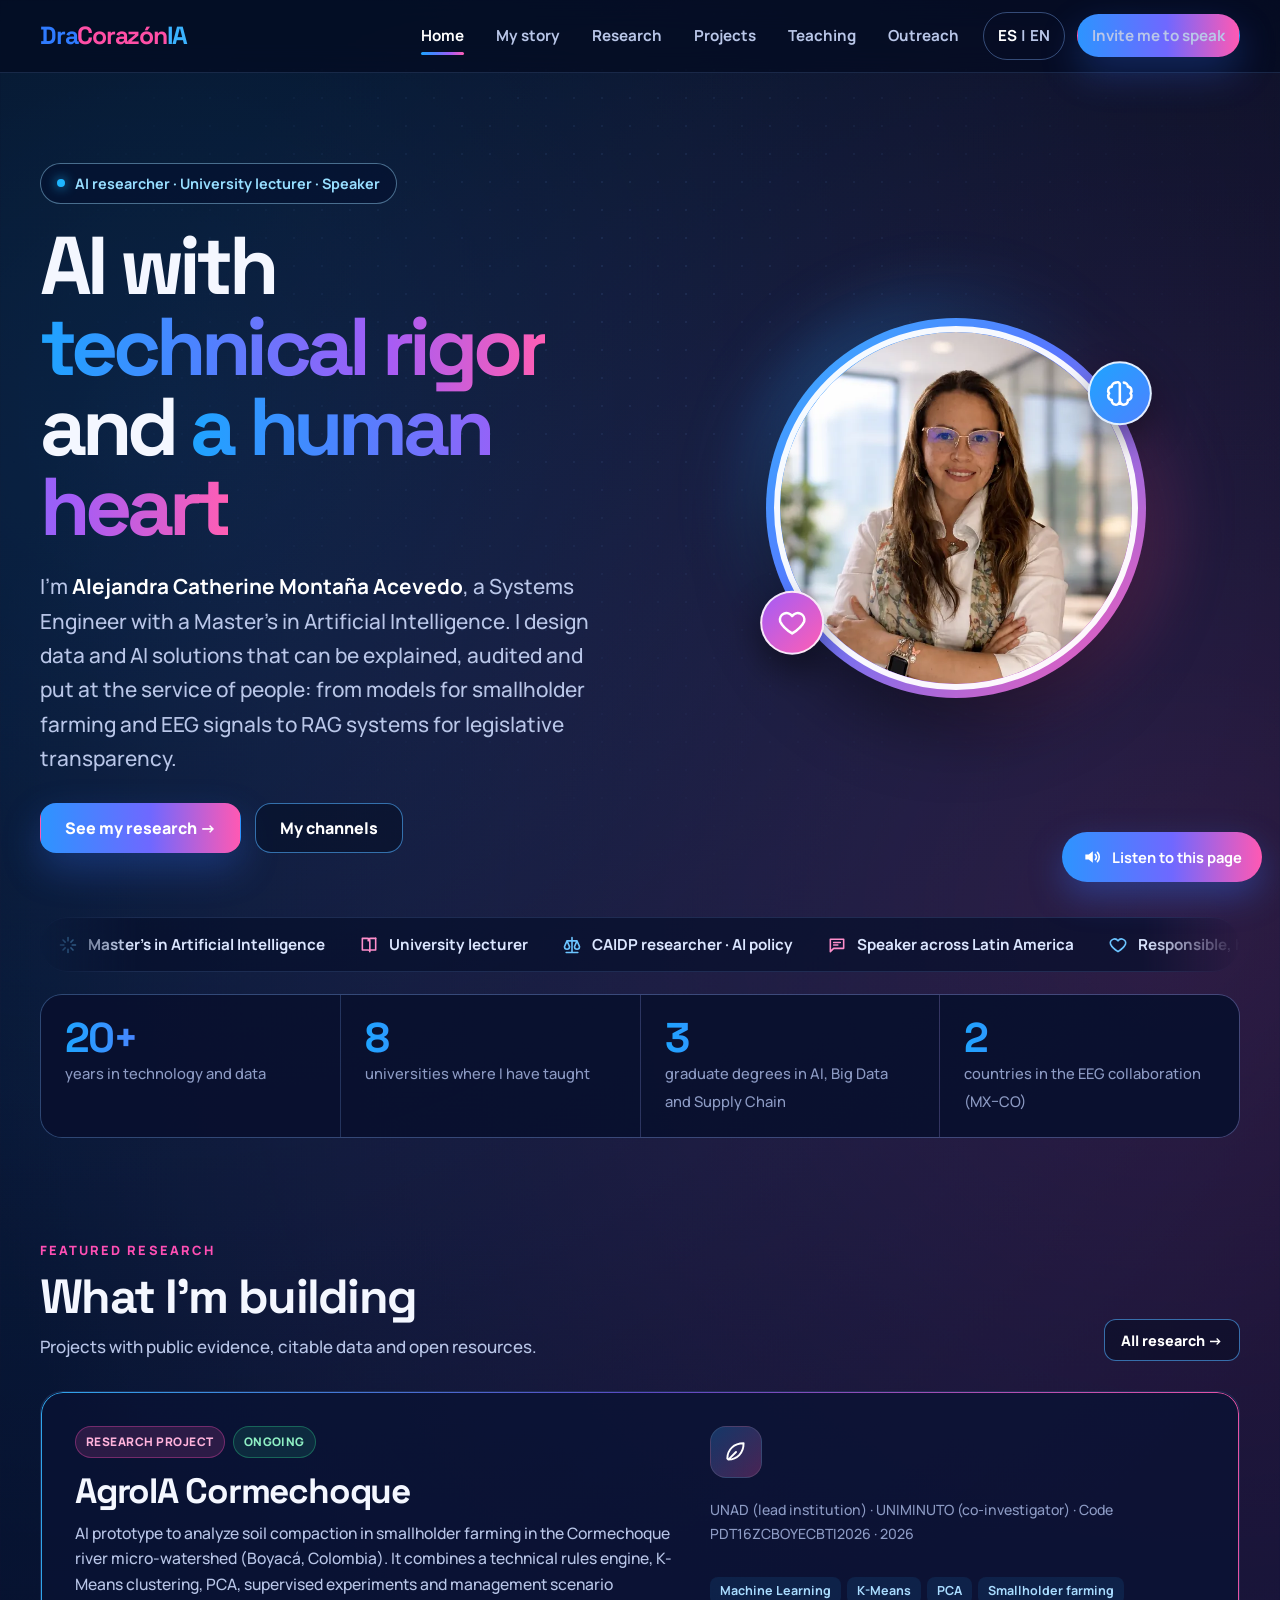
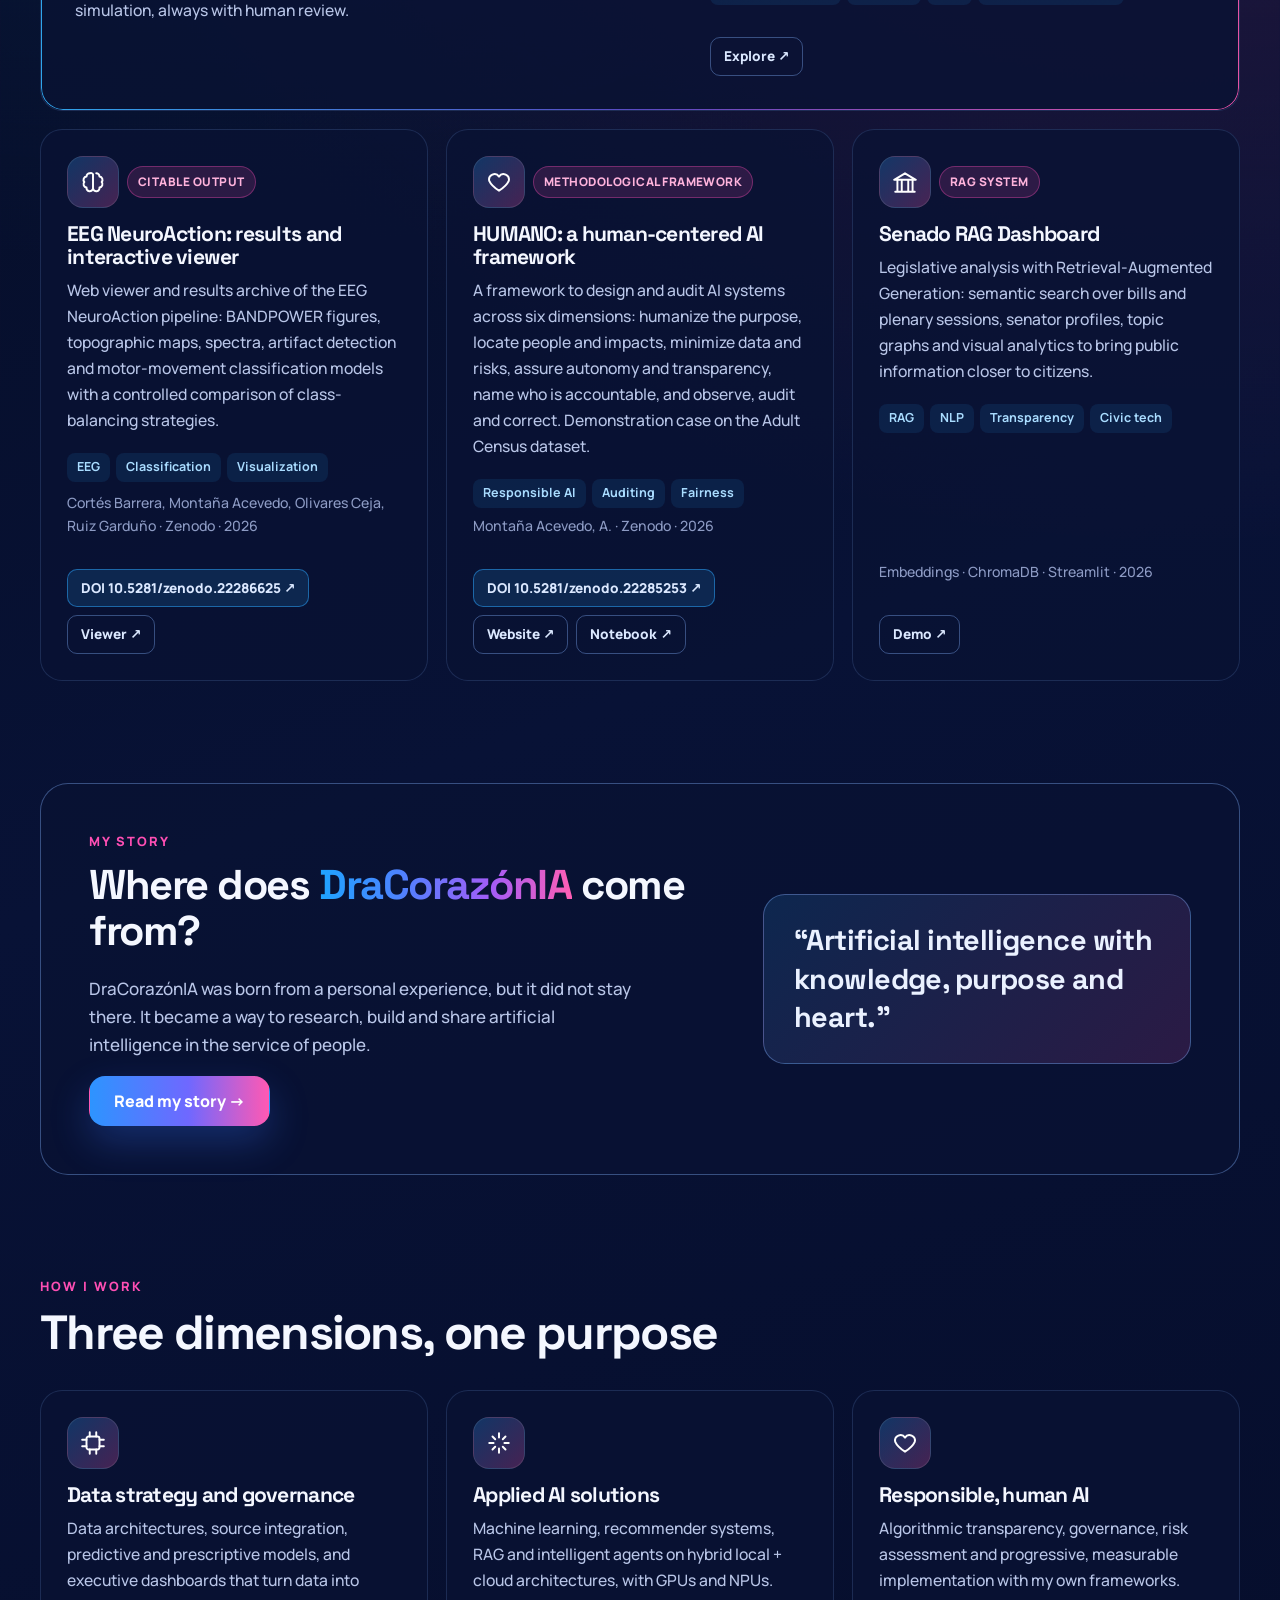
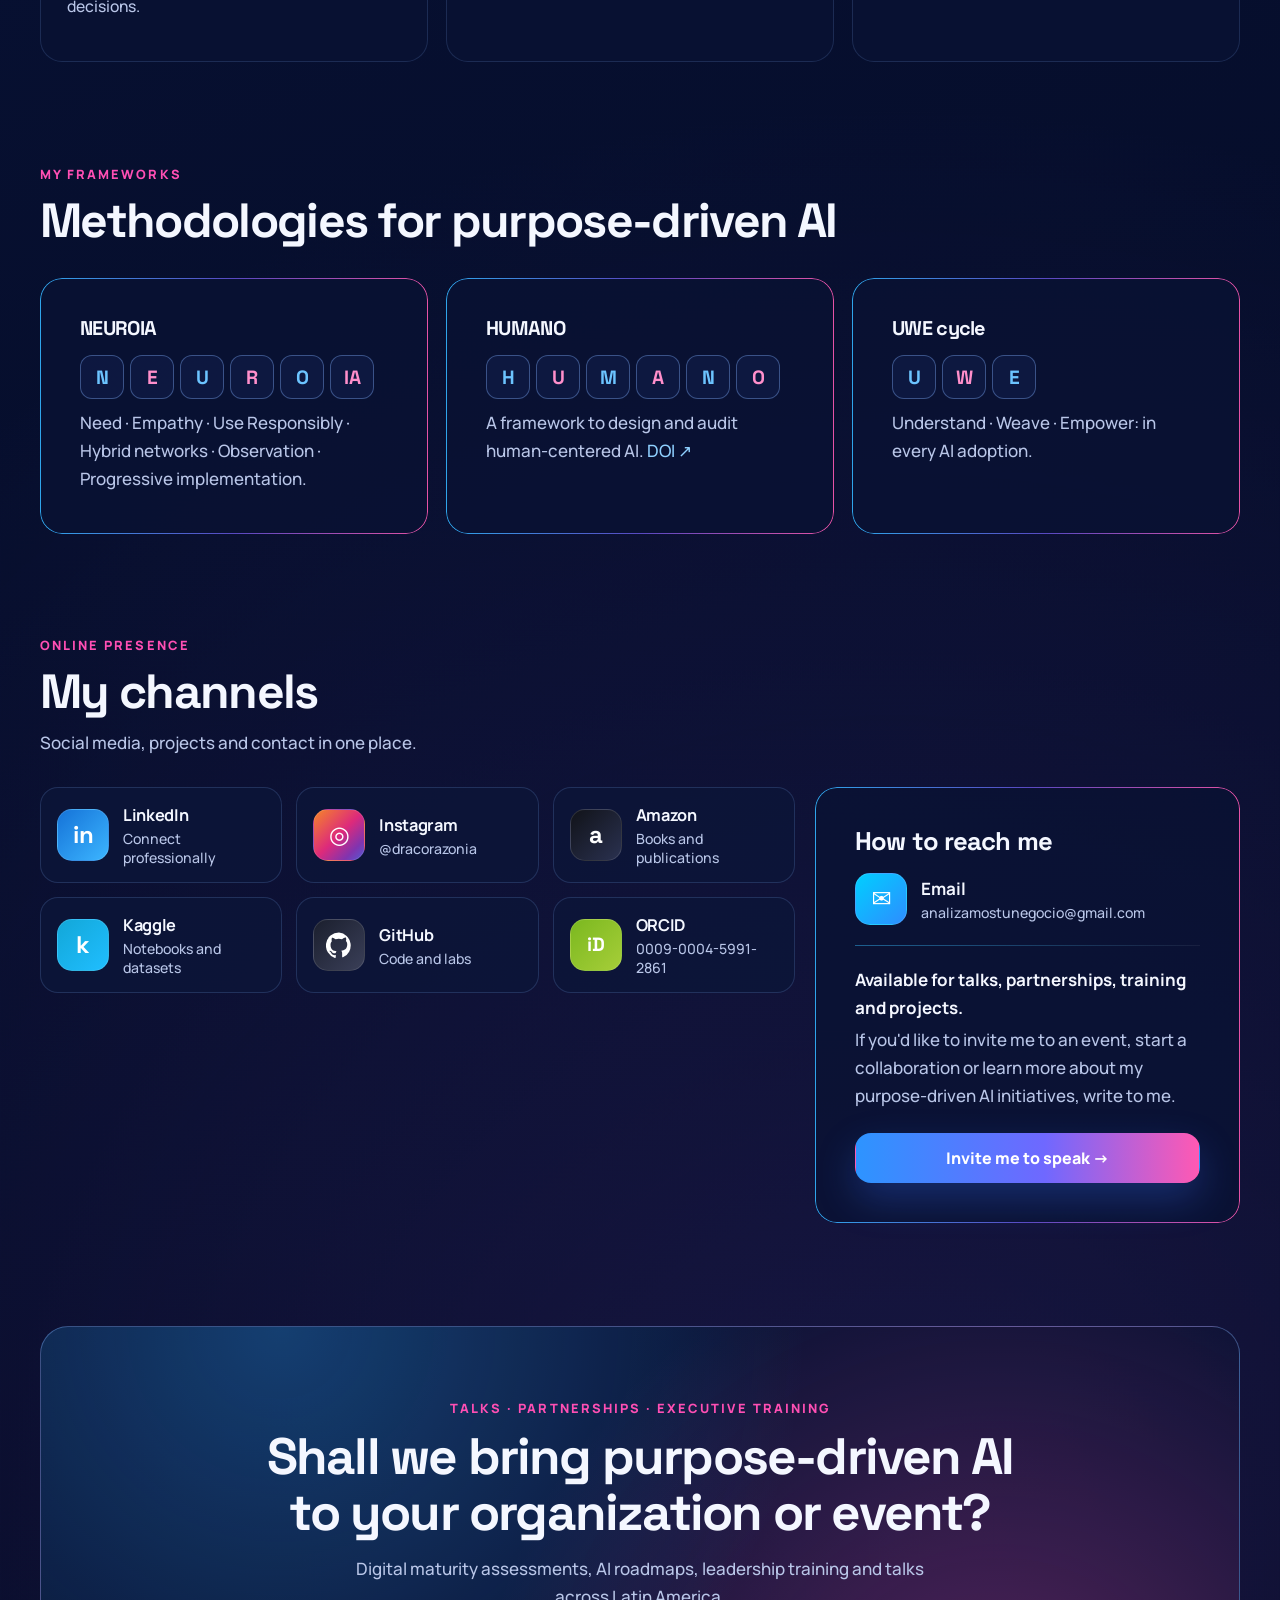
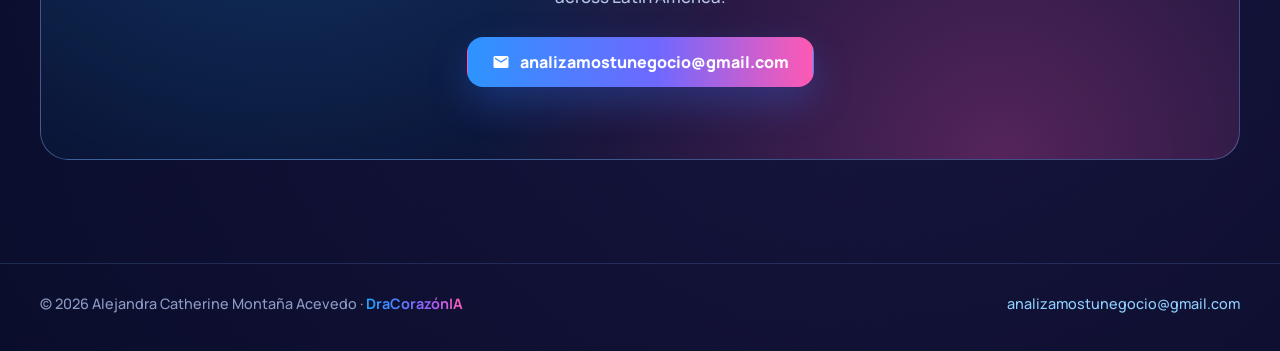
==== commit ac8aa2d9: "Añadir página Divulgación con conferencias, medios, política de IA y declaración de uso de IA - divu" ====
--- a/en/index.html
+++ b/en/index.html
@@ -17,7 +17,7 @@
   <link rel="alternate" hreflang="es" href="https://acatherinebusinessintelligence.github.io/">
   <link rel="alternate" hreflang="en" href="https://acatherinebusinessintelligence.github.io/en/">
   <link rel="alternate" hreflang="x-default" href="https://acatherinebusinessintelligence.github.io/">
-  <link rel="stylesheet" href="../style.css?v=14">
+  <link rel="stylesheet" href="../style.css?v=17">
 </head>
 <body>
 <a class="skip" href="#contenido">Skip to content</a>
@@ -33,6 +33,7 @@
         <a href="investigacion.html">Research</a>
         <a href="proyectos.html">Projects</a>
         <a href="docencia.html">Teaching</a>
+        <a href="divulgacion.html">Outreach</a>
       <a class="lang-switch" href="../index.html" hreflang="es" lang="es" aria-label="Leer en español"><b>ES</b> | <span aria-hidden="true">EN</span></a>
       <a class="btn btn-primary btn-sm nav-cta" href="mailto:analizamostunegocio@gmail.com?subject=Speaking%20invitation">Invite me to speak</a>
     </nav>
@@ -203,6 +204,6 @@
     <span><a href="mailto:analizamostunegocio@gmail.com">analizamostunegocio@gmail.com</a></span>
   </div>
 </footer>
-<script src="../main.js?v=14"></script>
+<script src="../main.js?v=17"></script>
 </body>
 </html>
--- a/style.css
+++ b/style.css
@@ -384,7 +384,7 @@
 .story { max-width: 700px; margin: clamp(32px, 5vw, 56px) auto 0; font-size: clamp(1.05rem, 1.35vw, 1.17rem); line-height: 1.85; color: #d7e1f8; }
 .story p { margin: 0 0 1.4em; }
 .story strong { color: #fff; }
-.story:first-of-type > p:first-child::first-letter {
+.story:first-of-type > .story-step.first + p::first-letter {
   float: left; font: 800 4.2em/.82 var(--display); margin: .08em .12em 0 0;
   background: var(--grad); -webkit-background-clip: text; background-clip: text; color: transparent;
 }
@@ -513,3 +513,51 @@
   .nav-cta { margin: 8px 0 0; }
   .lang-switch { align-self: flex-start; margin: 6px 0 0 14px; }
 }
+
+/* ---------- Mi historia: lo que la ciencia me ayudó a entender ---------- */
+.science { max-width: 1000px; margin: clamp(40px, 6vw, 72px) auto 0; }
+.science-head { max-width: 700px; margin: 0 auto 26px; text-align: center; }
+.science-head h2 { font-size: clamp(1.8rem, 3.6vw, 2.6rem); }
+.science-head p { color: var(--muted); }
+.science-grid { display: grid; grid-template-columns: repeat(3, minmax(0, 1fr)); gap: 18px; }
+.science-card { background: var(--surface); border: 1px solid var(--line); border-radius: var(--radius); padding: 24px; display: flex; flex-direction: column; }
+.science-card h3 { font-size: 1.2rem; margin: 12px 0 8px; }
+.science-card p { color: var(--muted); font-size: .96rem; margin: 0 0 12px; }
+.science-card p strong { color: var(--text); }
+.science-card blockquote { margin: 12px 0 10px; font: 700 1.2rem/1.4 var(--display); letter-spacing: -.02em; color: #fff; }
+.science-tag { align-self: flex-start; font-size: .74rem; font-weight: 800; letter-spacing: .06em; text-transform: uppercase; color: #ffb3dc;
+  padding: 5px 10px; border-radius: 999px; background: rgba(255, 79, 180, .14); border: 1px solid rgba(255, 79, 180, .35); }
+.science-src { font-size: .88rem !important; color: var(--soft) !important; }
+.science-note { margin-top: auto !important; padding-top: 10px; border-top: 1px dashed var(--line-strong); font-size: .84rem !important; color: var(--soft) !important; }
+.practice { margin-top: 18px; padding: clamp(22px, 3.5vw, 34px); border-radius: var(--radius);
+  background: linear-gradient(135deg, rgba(45, 168, 255, .12), rgba(255, 79, 180, .12)); border: 1px solid var(--line-strong); }
+.practice h3 { font-size: 1.4rem; margin-bottom: 14px; }
+.practice > p { color: var(--muted); margin: 16px 0 0; }
+.practice-steps { list-style: none; counter-reset: paso; display: grid; grid-template-columns: repeat(4, minmax(0, 1fr)); gap: 12px; padding: 0; margin: 0; }
+.practice-steps li { counter-increment: paso; position: relative; padding: 46px 16px 16px; border-radius: 16px; background: rgba(8, 16, 46, .7);
+  border: 1px solid var(--line); color: var(--muted); font-size: .95rem; }
+.practice-steps li::before { content: counter(paso); position: absolute; top: 12px; left: 16px; width: 26px; height: 26px; border-radius: 50%;
+  display: grid; place-items: center; font: 800 .85rem var(--display); color: #fff; background: var(--grad-btn); }
+.practice-steps li strong { color: var(--text); }
+@media (max-width: 900px) { .science-grid { grid-template-columns: 1fr; } .practice-steps { grid-template-columns: 1fr 1fr; } }
+@media (max-width: 520px) { .practice-steps { grid-template-columns: 1fr; } }
+
+/* ---------- Mi historia: momentos del relato y fuentes ---------- */
+.story-step { display: flex; align-items: center; gap: 12px; margin: 2.4em 0 .9em; font-size: clamp(1.3rem, 2.4vw, 1.65rem); color: #fff; }
+.story-step.first { margin-top: 0; }
+.story-step span { display: grid; place-items: center; flex: 0 0 auto; width: 34px; height: 34px; border-radius: 50%;
+  font: 800 .95rem var(--display); color: #fff; background: var(--grad-btn); }
+.story-quote { margin: 1.2em 0 1.4em; padding: 18px 22px; border-radius: 16px; font: 700 clamp(1.15rem, 2vw, 1.4rem)/1.45 var(--display);
+  color: #fff; background: linear-gradient(135deg, rgba(45, 168, 255, .14), rgba(255, 79, 180, .14)); border: 1px solid var(--line-strong); }
+.story-sources { margin-top: 2.4em; padding: 16px 20px; border-radius: 16px; background: var(--surface); border: 1px solid var(--line); font-size: .9rem; line-height: 1.6; }
+.story-sources summary { cursor: pointer; font-weight: 800; color: var(--muted); }
+.story-sources ul { margin: 12px 0 0; padding-left: 1.1em; color: var(--soft); }
+.story-sources li { margin-bottom: 8px; }
+
+/* ---------- Divulgación ---------- */
+.others { color: var(--muted); margin: 22px 0 0; font-size: .98rem; }
+.others strong { color: var(--text); }
+@media (min-width: 861px) and (max-width: 1180px) {
+  .nav-links a { padding: 10px 10px; font-size: .9rem; }
+  .nav-links a[aria-current="page"]::after { left: 10px; right: 10px; }
+}
